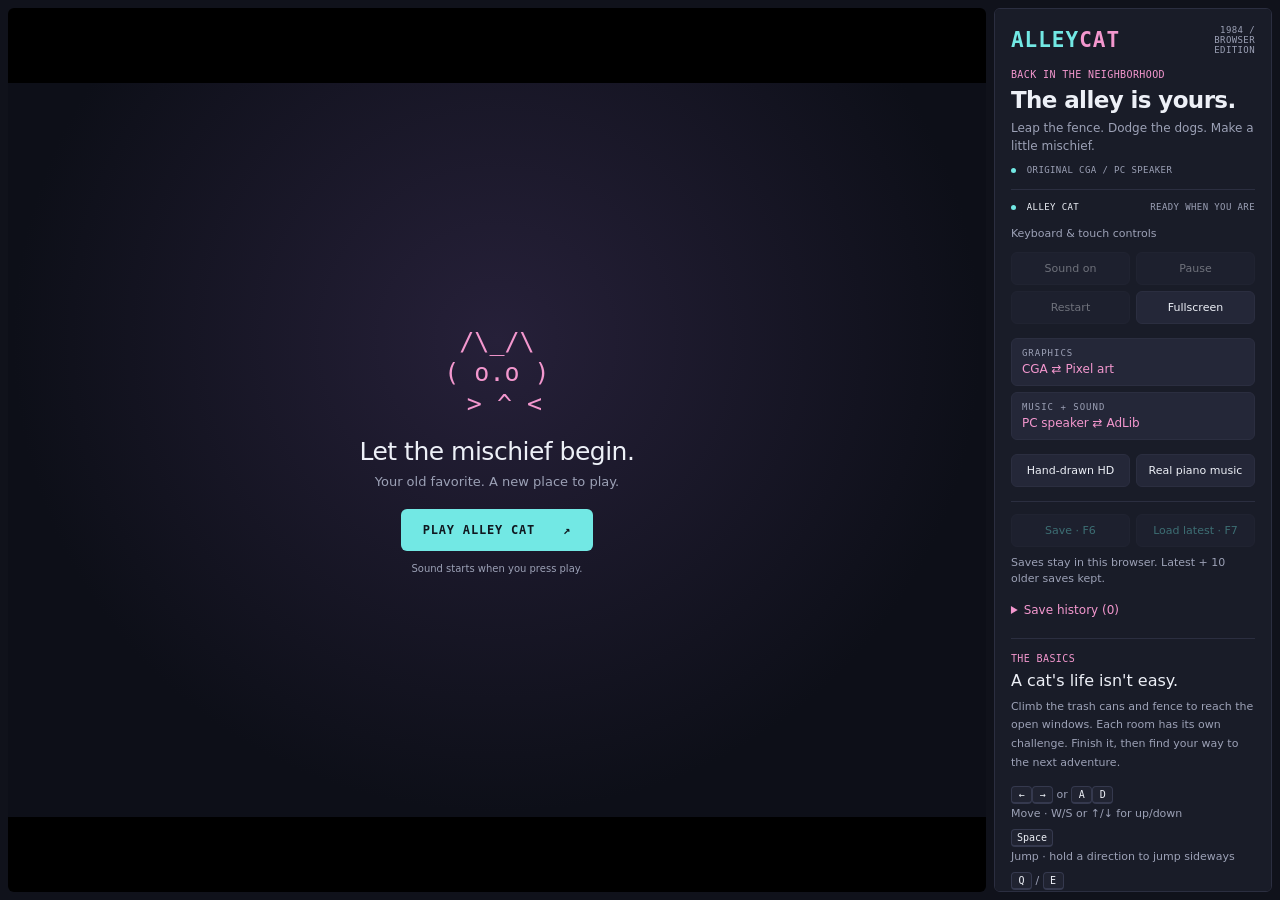
==== index.html @ 8ae29e63 "Add hand-drawn HD graphics and sampled piano while preserving native gameplay" ====
<!doctype html>
<html lang="en">
<head>
  <meta charset="utf-8">
  <meta name="viewport" content="width=device-width,initial-scale=1">
  <meta name="theme-color" content="#10121b">
  <title>Alley Cat · Browser Edition</title>
  <style>:root{color-scheme:dark;--bg:#10121b;--panel:#191c28;--line:#2b2e40;--text:#edf0f7;--muted:#9ca1b6;--cyan:#72e8e4;--pink:#f397ce;font-family:system-ui,-apple-system,BlinkMacSystemFont,"Segoe UI",sans-serif}
*{box-sizing:border-box}[hidden]{display:none!important}body{margin:0;background:var(--bg);color:var(--text)}main{padding:8px;height:100vh;height:100dvh}button,a{-webkit-tap-highlight-color:transparent}button{font:inherit;cursor:pointer;border:1px solid var(--line);border-radius:6px;color:var(--text);background:#242738;padding:9px 10px}button:hover{background:#34384d;border-color:#5b627e}button:focus-visible,a:focus-visible,canvas:focus-visible,summary:focus-visible{outline:2px solid var(--cyan);outline-offset:2px}button:disabled{opacity:.4;cursor:default}button:active{transform:translateY(1px)}
.arcade{display:grid;grid-template-rows:var(--picture-height,60dvh) minmax(0,1fr);gap:8px;height:100%;min-height:0;background:var(--bg)}.arcade.side-layout{grid-template-columns:minmax(0,1fr) var(--sidebar-width,260px);grid-template-rows:minmax(0,1fr)}.playfield{min-width:0;min-height:0;display:flex;align-items:center;justify-content:center;background:#000;border-radius:6px;overflow:hidden}.screen{position:relative;background:#000;width:var(--game-width,100%);height:var(--game-height,auto);aspect-ratio:4/3;flex:none;max-width:100%;max-height:100%}canvas{display:block;width:100%;height:100%;aspect-ratio:4/3;image-rendering:pixelated;background:#000;touch-action:none;user-select:none;-webkit-user-select:none}canvas:focus{outline:none}.sidebar{min-width:0;min-height:0;overflow:auto;overscroll-behavior:contain;padding:16px;background:var(--panel);border:1px solid var(--line);border-radius:6px;scrollbar-width:thin}.sidebar>*{margin-top:14px}.sidebar>header{margin-top:0}header{display:flex;align-items:center;justify-content:space-between;gap:8px}.wordmark{font:700 21px monospace;letter-spacing:1px;color:var(--cyan);text-decoration:none}.wordmark span{color:var(--pink)}.wordmark i{display:none}.edition,.eyebrow,.badge,.screen-bar,footer{font:10px monospace;letter-spacing:.4px;color:var(--muted)}.edition{max-width:70px;font-size:9px;text-align:right}.eyebrow{color:var(--pink);margin:0 0 7px}h1{font-size:23px;font-weight:600;letter-spacing:-.6px;margin:0 0 6px}.description{color:var(--muted);font-size:12px;line-height:1.5;margin:0}.badge{display:block;margin-top:10px;font-size:9px}.badge i,.screen-bar i{display:inline-block;background:var(--cyan);width:5px;height:5px;margin-right:5px;border-radius:50%}.screen-bar{display:flex;flex-wrap:wrap;gap:6px;justify-content:space-between;padding-top:12px;border-top:1px solid var(--line);font-size:9px}.screen-bar>span:first-child{color:var(--text)}
.toolbar p{font-size:11px;color:var(--muted);line-height:1.5;margin:0 0 9px}.tools{display:grid;grid-template-columns:1fr 1fr;gap:6px}.tools button{font-size:11px}.style-controls{display:grid;gap:6px}.style-controls button{text-align:left;padding:9px 10px}.toggle-label{display:block;font:9px monospace;letter-spacing:1px;color:var(--muted);margin-bottom:4px}.toggle-value{display:block;font-size:12px;color:var(--cyan)}.style-controls button[aria-pressed="false"] .toggle-value{color:var(--pink)}.menu{padding:10px;border:1px solid var(--line);border-radius:6px}.menu>span{display:block;font-size:12px;color:var(--muted);margin-bottom:8px}#menu-options{display:flex;gap:6px;flex-wrap:wrap}#menu-options button{font-size:11px;flex:1;white-space:nowrap}
.save-controls{padding-top:12px;border-top:1px solid var(--line)}.save-buttons{display:grid;grid-template-columns:1fr 1fr;gap:6px}.save-buttons button{font-size:11px;color:var(--cyan)}#save-status{font-size:11px;line-height:1.5;color:var(--muted);margin:8px 0}summary{cursor:pointer;font-size:12px;color:var(--pink);padding:7px 0}#save-list{list-style:none;margin:4px 0 0;padding:0;display:grid;gap:5px}#save-list button{display:block;width:100%;text-align:left;font-size:11px;line-height:1.6}#save-list small{display:block;color:var(--muted)}
.cover{position:absolute;inset:0;display:flex;flex-direction:column;justify-content:center;align-items:center;text-align:center;background:radial-gradient(ellipse at 50% 35%,#262039,#0d0f18 70%);padding:12px;overflow:auto}.pixel-cat{font:25px/1.25 monospace;white-space:pre;color:var(--pink)}.cover h2{font-size:25px;font-weight:500;margin:18px 0 8px;letter-spacing:-.5px}.cover p{color:var(--muted);font-size:13px;margin:0 0 20px}.primary{background:var(--cyan);color:#101820;border:none;padding:14px 22px;font:600 12px monospace;letter-spacing:.8px}.primary:hover{background:#a0fff9}.primary span{margin-left:20px}.cover small{font-size:10px;color:var(--muted);margin-top:12px}.cover .preview-help{max-width:360px;margin:12px 0 0;padding:10px;border:1px solid #63425e;border-radius:6px;color:var(--pink);line-height:1.5;font-size:11px}#error{position:absolute;inset:0;background:#16131eea;padding:24px;display:flex;justify-content:center;align-items:center;text-align:center;color:var(--pink);font-size:14px;line-height:1.8}
.guide{border-top:1px solid var(--line);padding-top:14px}.guide h2{font-size:16px;font-weight:500;margin:0 0 8px}.guide p:not(.eyebrow){color:var(--muted);font-size:11px;line-height:1.7;margin:0}.guide dl{display:grid;gap:9px;margin:14px 0 0}.guide dl>div{display:grid;gap:3px}.guide dt{font-size:11px;color:var(--muted)}.guide dd{margin:0;font-size:11px;color:var(--muted)}kbd{display:inline-block;min-width:21px;text-align:center;font:10px monospace;color:var(--text);background:#202331;border:1px solid #35394e;border-bottom-width:2px;padding:2px 5px;border-radius:4px}footer{border-top:1px solid var(--line);padding-top:12px;font-size:9px;line-height:1.7}footer span{display:block}.touch-hint,.gesture-help,.touch-controls{display:none}.touch-hint{color:var(--cyan);font-size:11px;line-height:1.5}.touch-controls{align-items:center;justify-content:space-between;gap:8px;user-select:none}.touch-controls button{touch-action:none}.dpad{display:grid;grid-template-columns:repeat(3,42px);grid-template-rows:repeat(2,40px);gap:4px}.dpad button:first-child{grid-column:2}.dpad button:nth-child(2){grid-row:2;grid-column:1}.dpad button:nth-child(3){grid-row:2;grid-column:2}.dpad button:nth-child(4){grid-row:2;grid-column:3}.action{border-color:#63425e;color:var(--pink);padding:15px 12px;font:11px monospace}.action span{display:block;font-size:8px;color:var(--muted);margin-top:6px}
body.game-expanded{overflow:hidden}.arcade.is-expanded,.arcade:fullscreen{width:100vw;height:100vh;height:100dvh;background:var(--bg);padding:8px}.arcade.is-expanded{position:fixed;inset:0;z-index:100}
#hd-game{position:absolute;inset:0;pointer-events:none;image-rendering:auto}.extra-styles{display:grid;grid-template-columns:1fr 1fr;gap:6px}.extra-styles button{font-size:11px}.extra-styles button[aria-pressed="true"]{color:var(--cyan);border-color:var(--cyan)}
@media(pointer:coarse){.touch-hint,.gesture-help{display:block}.touch-controls{display:flex}}
@media(max-width:600px){.sidebar{padding:12px}.sidebar .intro{display:none}.cover h2{font-size:18px;margin-top:10px}.cover p{font-size:11px;margin-bottom:12px}.pixel-cat{font-size:18px}.primary{padding:11px 16px;font-size:11px}.cover small{margin-top:8px}.style-controls{grid-template-columns:1fr 1fr}.toggle-value{font-size:11px}.tools{grid-template-columns:repeat(4,1fr)}.guide dl{grid-template-columns:1fr 1fr;gap:10px}}
</style>
</head>
<body>
  <main>
    <section class="arcade" id="arcade" aria-label="Alley Cat game">
      <div class="playfield" id="playfield">
      <div class="screen" id="screen">
        <canvas id="game" width="320" height="200" tabindex="0" aria-label="Alley Cat. Arrows or WASD to move, Space to jump, Q or E to jump diagonally, Alt or F for action. Swipe to move and jump, tap for action."></canvas>
        <canvas id="hd-game" width="1280" height="800" hidden aria-hidden="true"></canvas>
        <div id="cover" class="cover">
          <div class="pixel-cat" aria-hidden="true">/\_/\<br>( o.o )<br> &gt; ^ &lt;</div>
          <h2>Let the mischief begin.</h2>
          <p>Your old favorite. A new place to play.</p>
          <button id="start" class="primary" disabled>PLAY ALLEY CAT <span>↗</span></button>
          <p id="preview-help" class="preview-help">This viewer isn't running the game's JavaScript. Chat and phone file previews cannot play it. Open the HTML in a browser that runs JavaScript, or use a desktop browser.</p>
          <small>Sound starts when you press play.</small>
        </div>
        <div id="error" role="alert" hidden></div>
      </div>
      </div>
      <aside class="sidebar" id="sidebar" aria-label="Game controls and information">
    <header>
      <a class="wordmark" href="#">ALLEY<span>CAT</span><i></i></a>
      <span class="edition">1984 / BROWSER EDITION</span>
    </header>
    <section class="intro">
      <div><p class="eyebrow">BACK IN THE NEIGHBORHOOD</p><h1>The alley is yours.</h1><p class="description">Leap the fence. Dodge the dogs. Make a little mischief.</p></div>
      <span class="badge" id="art-badge"><i></i> ORIGINAL CGA / PC SPEAKER</span>
    </section>
      <div class="screen-bar"><span><i></i> ALLEY CAT</span><span id="status" role="status" aria-live="polite">READY WHEN YOU ARE</span></div>
      <div class="toolbar">
        <p id="hint">Keyboard & touch controls</p>
        <div class="tools"><button id="sound" disabled>Sound on</button><button id="pause" disabled>Pause</button><button id="restart" disabled>Restart</button><button id="fullscreen">Fullscreen</button></div>
      </div>
      <div class="style-controls" aria-label="Presentation settings">
        <button id="graphics" type="button" data-mode="original" aria-pressed="false" aria-label="CGA graphics; switch to pixel art"><span class="toggle-label">GRAPHICS</span><span class="toggle-value">CGA ⇄ Pixel art</span></button>
        <button id="audio-style" type="button" data-mode="speaker" aria-pressed="false" aria-label="Original PC speaker music and effects; switch to AdLib-style FM"><span class="toggle-label">MUSIC + SOUND</span><span class="toggle-value">PC speaker ⇄ AdLib</span></button>
      </div>
      <div class="extra-styles" aria-label="HD presentation options">
        <button id="hd-style" type="button" aria-pressed="false">Hand-drawn HD</button>
        <button id="piano-style" type="button" aria-pressed="false">Real piano music</button>
      </div>
      <div class="menu" id="menu" hidden>
        <span id="menu-hint">Press Enter to continue.</span>
        <div id="menu-options"></div>
      </div>
      <section class="save-controls" aria-label="Saved games">
        <div class="save-buttons"><button id="save-game" disabled>Save · F6</button><button id="load-game" disabled>Load latest · F7</button></div>
        <p id="save-status" role="status" aria-live="polite">Saves stay in this browser. Latest + 10 older saves kept.</p>
        <details id="save-history"><summary>Save history <span id="save-count">(0)</span></summary><ol id="save-list"></ol></details>
      </section>

    <p class="touch-hint">Swipe & hold to move · swipe up to jump · tap for action</p>
    <section class="touch-controls" aria-label="Touch controls">
      <div class="dpad"><button data-key="ArrowUp" aria-label="Move up">↑</button><button data-key="ArrowLeft" aria-label="Move left">←</button><button data-key="ArrowDown" aria-label="Move down">↓</button><button data-key="ArrowRight" aria-label="Move right">→</button></div>
      <button data-key="AltLeft" class="action">ACTION<span>ALT / F</span></button>
    </section>
    <section class="guide">
      <div><p class="eyebrow">THE BASICS</p><h2>A cat's life isn't easy.</h2><p>Climb the trash cans and fence to reach the open windows. Each room has its own challenge. Finish it, then find your way to the next adventure.</p><p class="gesture-help">Swipe and keep your finger down to move. Swipe diagonally up to jump sideways. Lift to stop. Tap for a special action, or hold a second finger on the game to act while moving.</p></div>
      <dl><div><dt><kbd>←</kbd><kbd>→</kbd> <span>or</span> <kbd>A</kbd><kbd>D</kbd></dt><dd>Move · W/S or ↑/↓ for up/down</dd></div><div><dt><kbd>Space</kbd></dt><dd>Jump · hold a direction to jump sideways</dd></div><div><dt><kbd>Q</kbd> / <kbd>E</kbd></dt><dd>Jump left / right with one key</dd></div><div><dt><kbd>Alt</kbd> <span>or</span> <kbd>F</kbd></dt><dd>Special action</dd></div><div><dt><kbd>Esc</kbd></dt><dd>Pause · any key to resume</dd></div><div><dt><kbd>Ctrl</kbd> + <kbd>S</kbd> / <kbd>R</kbd> / <kbd>M</kbd></dt><dd>Sound / restart / menu</dd></div></dl>
    </section>
    <footer><span>ALLEY CAT · Bill Williams · IBM PC, 1984</span><span>Built for a little nostalgia.</span></footer>
      </aside>
    </section>
  </main>
  <script>
    // Keep failures visible even if the main script cannot initialize.
    window.addEventListener('error', function(event) {
      var help = document.getElementById('preview-help');
      if (help && !window.alleyCatPageReady) {
        help.hidden = false;
        help.textContent = 'The game could not start: ' + event.message + '. Download the file and open it in an up-to-date browser.';
      }
    });
  </script>
  <script>const GAME_BYTES = Uint8Array.from(atob("TVobAWwACQAgAAAA//[base64]/0r/qv+q/6v/r/+v6qv+p/xL/qv+q/6r/6v/6q/r6qq+p/xH/Ev+q/6r/6/+qr//6qq//+qqq/6qqqqqqqr6r/1P/+v/+v/6/+r/qvqq+qqvr/ER///+qv///6///6//+v+vf/r6r//6qq9/+qqv//qqr3/6qq///qqvf/6qv/7/qr/q/6r+qq+qqqq+qABEAEUAQAAAAAAAAAAAAAAAAAAAAAAAAAAAAAAAAAAAAAAAAAAAAAAAAAAAAAAAAAAAAAAAAAAAAAAAAAAAAAAAAAAAAAAL4DQQa+DUABjwZACwAAAAMAA/8B/[base64]/DMA/D/w/DMM/DAw/DMAPDww/DMPPAAwDAMAPBAAGAAgACgAMAAwADAAMAAMDBAQEBAQEAAAAAAAAAAAAAAAAAAAAAAAAAAAAAAAAAAAAAAA4SE1QS0lRT0cBFTElIxQeHxMdUzIKAAAAAAAAAAAAAAAAAAAAAAAAAAAAAAAAAPwP///////D//////8P/////ww//////8A8A/w/P/wAADwAP/AAAADAz8AAAAAAA8PAAAAADw//wAMD///////A///////8P/8P//////w///////z///D///w//8P//w8MAw8Pz8MAAA8AD/AAAAAwM/AAAAAAAADwAAAAAz///wAD//////D///////w///////8P//D///////w///////8P/D8Pz//A/wMAD8DAA8AwM/wAAAAAAAAAAAAAA/DAAAAD////APw//////8D////////wP//////D///////w///////8MPz8P8A8A/wAPAAAP/MDAAAAD8AAAAAAA/AAAAADw//AwAP/8P8D//////w////////////w///////8P///D///P///w//8P/Pw8MAw8PAA8AAAw8wMAAAADwAAAAAAD8AAAAAPAP/AAP///P//D//////8P//////w////////////D//////8P/Pw/D/w//AAwP8D/8wMA8ADAwAAAAAAP8AAAAAAAP/AAAADD//8PwD/////A///////////////w8P/////wAD/////DAw/////AAD////DwA/D///wAAAP////AAD///APAA///wPAAAP////wAAD////wAAD////A//A///8P//8P////w8P/////wAD/////DAw/////AAD/////wA/////8AAP////wAAD////DAAw////8AA8P/w8AAAP//8AwAAP////8P8P/////Dw//////w//8Pw/D/w/DD/8PDw//wAAP//AAP//AAP//AAA/8AAAD8PwD8P/AAP//AAA//wAA///D8P//8Mw//8PPD//DA8P/8AAP/DwAP/8AADD/wAAD//AAP//8A///wAD//wAAP/8AAP//w/D//D/D//wAA//wwDD//AAAD//AAAP8AAPA8AAA/APAPA/P///D9AGGAdmBxgHogfqBzgI6gd0CMgIFglOCYIJAwwDDQMKAw0DDAMNAwoDDQMOAw0CDgINAgn//w8P/////AAP////8AAD////8AAPD////wD8P///DAAA////wAAD/////wAP/////AA/////8AAP//8DAAAP///wMAAD/////A/w/////8P//////8PD/////wAD/////AAA/////AAD////D8A/D///wAAAP////AAD///AMAA///8PAAA/////wAAP////wAAP////AP8D///8D//w//////8P//////w/////Dw8P////AAw////8wMAP///wAAAP///8AAAD////wADA////AAPwP//8AAD/D//wwDA////D//8P//8P///D///////8Pz/////wAD/////AwM/////wAD////wAA////8AAAD/A/wAAAwPAAAA/wP//wAA//D//DAP//////D//////8P/////z8P/////wAD/////MDA/////wAD//////AAD////wAAAP//8DAAAD/A/8D/AAAMPw//AAD/////8Aw//////w///////8P///wP/////8DAP/w8MA8AA8AAP/wAAADAz/wAAAAAP8AAAAAP/8APwAAD/A///wPwP////8D///////w///////A//Dw//AMD/AADwADwAwMAAAA//AAAAAA///AAAAAD/8AAA/AD/A/A///wP/8D//////w//////D////z/88////AP8P////Az/P/AP8AA/A8AAMAD/wAAAAAP/8AAAAA//8MAwAw//w/D/D8P/w/D/D/z/8/w/w///z//////8P/////P8/////8A8P//ADwDPA/AAAAADwAAAAAAP/AADAAA//wA//AP//DD//DD//DD/8PD//ww///w////////8//////P8D////8A/w//wDwDP8PAAAAAD/AAAAAAP/AAAAAA//8AAAA////AP8D////D/8P////w//D////////////////P/D////8A8w/8APwDP88AAAAAD8AAAAAAP/AAAAAA//8ADwA///wwP8A///ww/8M///88//M///////8//A////wD8MP///AM//DwA/AAP/AAAAAA//wAAAAD//wAAAAP//wAAwA///AwP8MP//D8P8PP//z/P8/z8P////P//z///8A//D///wDP8PwAPwAD/AAAAAAP/wAAAAA///AAAAD//8MAwAP//wPD8MD//w/D8PD//D/ww/z///P////D/wD///88/MD////w8AA/wD/z/AAwAA8D/wAAAAAP/8AAAAA//8MAMAw//w/D/D8P/P/D/D8P//8P8P8////////8//P/////DwD/////zMA8AP//AAAAAAPwPAAAAAAA/wAAMAAP//AP/wA//8MP/8MP/8PD/8MP/w///ww///////////P/////zwD////8DMA8A//w8AAAAAPD/AAAAAAP/wAAAAAP//wAAAD///8D/AP////D/8P///8P/w////////////P//////wD////8PMA/AD/wwAAAAADz/AAAAAAD/wAAAAAP//wA8AD///wD/Aw///zD/ww///zP/zz///P//////wD////A/MA///8MMAA/ADw//AAAAAA//wAAAAD//8AAAAD///ADAAD//8MP8DA//88P8Pw//z/P8/z///z////w/8A////P/zAP///D/AAPwAPw/wAAAAAD/8AAAAAP//AAAAD///wAMAw///Aw/DwP//Dw/D8P//P8MP/D//8Pz///AA///DAz//AAAP/8AAP//8A///8/D///AA///MDD//AAAP/8AAP//8A///8PD///AA///AAD//AAAP/8AAP//8A//D8AP/D8AA/8AAAD/8AAA//wAAP/wMAw//8AP/D8AA/8MAAD/8AAA//wAAP/wMAw//8AP/wMAA/wwAAD/8AAA//wAAP/wMAw/SCxQMmAxWDNoMHA1eDaANJA7iDWYOqA7qDgIP6g4CD+oOAg/[base64]/APAAqqqqqgCgqqqqqqqqqqqqqqqgqqr/AKqqoKCq////qvqqrw/wD///D/qv/w//D//w+v/w///w//D6////D/////////8P//////////////D68P////D//wqvD/D/8P//oK////////Cqr////w//8KqqDw8P//8KqqqgqvD/oKqqqqqqqqqqqqr6+qoP8KqqqqoPqvAAAPCqqvCqAA8ADwqg8Kr/APAA+qCq8AAAAAAKD6oAAAAAAAD6qgAAAAAA8PqgAAAAAAAPr6AAAADwAAqqqgAAAA8KqqqvAAAAAKoKqqqqAACqoA+vqqqqqqoA+vqqr6r6qqqqqqqqqqqqqqoAAAAD/wAAAAAAAD//8AAAAD/A///wPDwD//P///z/DwP/1/////8DPw/1/////8///9f//////P//9f/////ADz/X/////8DM//X/P//P8P//8/z//A/wPPPA/PwAA/wA8A/wAAAAPwAA/wAAAAAPAAA8AAAAAAAAAAAD/wAAAAA/wD//8AAAAP9Q///wPAA/w9f///z/AP//X/////8A///X/////8A881///////Aww1/////88DABf///z/88AwNfz//P/wwDzz/P//P8PAP8A/D/w/AwAPAA/wAP8AAAAAAPwD/AAAAAAAPAPAAAAAAD/wAAAAAAAD//8AAAAPDwP//8D/ADw/z///8//wMD/////1//A8/////9f8Pw//////9f//wP/////X///A//////X/PAP8//8/1//Mw/wP/8/z///P8AAPz8Dzzz8AAAAD/APAPAAAAAA/wAAAAAAAAA8AAAAAAD/wAAAAAAAD//8A/wAADwP//8F/wAA/z///9fD/AD/////9f//A//////X//8///////XPPDz/////1www8//P///1ADDD/8//z9cDAPD/P//P888AMD8P/D8A/wAAP8AD/AA8AAAP8A/AAAAAAADwDwAAAADoE2AU2BRQFfgSgBJwE4ASAAAAAAAAAAAAAAAAAAAAAAAAAAAAAAAAAAAAAAAAAAAAAVA8DAAAAAABAD/8AAAAFFFA8/MAAAAVUQP//8AQEBERUP//ABAQERAAD/AVEREQEAw/8BEVUQAAMP/8ERRRAAA///8RAAAAAA///xUAAQAAA//8AAAAAAAPzz8AAAAYAGgAuAAIARg4WBgAAAAAAAAAAAAAAAAAAAAAAAAAAAAAAAAADwPAA8DwAAA8A/8/z/Pw/AAMDw+r+v6+s+sDPD/Dqr6+vr/rA/D//6+uvrr/rAD8+r/rr66r/6wD/+uv6+uuq/68z//r6/rqvrr+v/6v+vr6+vr6//P6q/r6+v/6/rrAOvv+vr8/Pz/68Drqvq6//D/P/8D+q6/q8/A8D/8A/6+v//DADAA/wMPqrz/AAAAAA/AP+rwD8AAAAAAADz/AAAAAAAAAAAADwAAAAAAAAAAAPAAAAA/AAAAA/AAAA88AAA/DwAA98MAA/3/AA/f/AAN9/AAD3/AAAPfAAAA/AAAA//[base64]/wAD/AAA8AA/DwAA/DwAA8DAP/8AA/AD8APAD8APAA8AMP8PwA/AD/ADwD/ADwAPADD8A8APwA/AA8A/AA8AP8Dw/AAAPwA/wAPA/wAPAD//8D8AAD8AP8APAP8APAD//8A/wAD8AD/w/wD/w/wA/D8AD/AA8AAP//wAP//wA/AAAA/wAAAAD//8AD//8A/AA/A/8A8AAAP/8AAP/8A/AAD//8A/AAAAPwAAAPwD8AAAD/wAPAAAAAP8AAA8AAAD/APwA8AA8AA/DwAD8ADAP88A/APAA/AD8APAD8ADwPwDwD8DwA/AD/ADwD/AA8P8AAA/APAPwA/AA8A/AA8D8AAAPwDwPwA/wAPA/wAPD/AAAA//8D8AP8APAP8APA/wAAAP//D8AD/w/wD/w/wP/ADAPwPA8AAP//wAP//wA/8PwD8DwAAAD//8AD//8AP//wD8Dw8AAAP/8AAP/8AA//wD8A8/AAAAPwAAAPwAAA/APwAPPAAAAAD8AAPwAAAPwAAD/AAA8AAP/8APwAAA//wAP/8AA/AAP8PAD8AAA/w8AP8PwA/AAP8A8D8AAA/wDwD8A8APwAP8APA/AAA/wA8A/AAAPwAD///w/AAAP///AD8AAD8AD///8PwAAP///wA/wAD8AA/wA/PwAAD/AD8AD/AA8AAP8APD8AAA/wA8AA/wAAAAP8ADw/D/w/wAPPA/8A8AAD/ADw///8P8APD//8A/AAA/wA8P/8AD/ADwD/wAPAAAAAAP8AAD8AP///D8AAPA8AAAPAwAA/A////8D8A/A/AAAPADAA/A/APwPAPA/A/AAADwAwAPw8AD8PAA8/APwAAD/A8APwAAD8AAAP/APwAAA///AD8AAA/AAAA/AD8AAA///AD8AAA/AAAA/AD8AAAPw/AA/AAAPwAAAPwA8AAAPwAAA/AAAPwAAAPwAAAAAPwAAA/AAAPwAAAPwA8AAAPwAAA/AAAPwAAAPwA/AAA/AAAD8AAA/AAAA/AAPAAAAAD8AAAP/AAD/APwA8AA8AAP/8AAPA8AP88A/APAA/AAP8PAAPADwPwAAD8DwA/AAP8A8ADwA8P8AAA8APAPwAP8APAD/A/D8AAAPwDwPwAD///wA///z/D/AA//8D8AD///8A///w/w/8AP//A8AA/wA/APz8AP/APAPwPA8AAP8APAPwPAA/8PwD8DwAAAP8ADwD8A8AP//wD8Dw8AAD/ADwD8ADwA//wD8A8/AAA/wA8A/AAPAA/APwAPPAAAAAAAP//qqr//[base64]/4AAuvrgAv+v+AK//[base64]/gLgC+v+L74vq+oL74CAK+Kvi/gvuvoL6+vgv4ArgqAL+L4CgovgA///wD6r6rw+/++8/qvvv//7778/+++8PqvqvAP//8AD///APqvqvD/777z/+++//+/vvz/v77w/7+q8A///wAP//8A+q+q8PvvvvP6r77//+++/P/vvvD/76rwD///A/wPA//8AAP//8A///Dw8P/8AAP//8A///wAA//wwDD//////w/A8PzzAAA//AAADwwAAD/AAAP//8Dw/////D///8P//wMA//AAAD/MAAD/PAAP//wAAD/wwP//w//////////w8D8PwAAM8wAAA//AAAMP/AAAP/DwP//D/////D////AMD//AAAD/8AADP/8AA8/AAAP///Aw/////[base64]//AFAw8MBQP//AUDMMwFAM8wBQA/wAUADwAFAC+ABQCroAUAqqAFVVVVVVVVVVUAAAAFAAUABQBXUAUBf/QFBc81BQcQTQUHzz0FBf/9BQXw9QUFP8UFBQ8EBQQvgAUArqAFAKqgBVVVVVaqqqqqqqlWqqqqqqqpVVVWqqqWqlVlVVaWqlVpVVVVVqqqqqv//6qqqqqqqr///VVV///6qqq/1VVVVVVVVV/6q/VVVVVVVVVVVX+r/VVVVVVVVVVV/6v/9VVVVVVVVX//qr////9VV/////qqqr/////////6qqgAAAAD//8AAAAAAqqqqqqv/////qqqqqqqqqr///VVVVVX///qqqqr/1VVVVVVVVVVVX/6qr1VVVVVVVVVVVVVVV+r9VVVVVVVVVVVVVVVVfv1VVVVVVVVVVVVVVVX+/9VVVVVVVVVVVVVVX/6f//VVVVVVVVVVVX//6hb/////VVVVV/////0Alqp////////////2paqWqlqqq/////+qqpalqpaqWpaqWpaqWpaqWpaqWpaqWpaqWpaqWpaqWpaWlpaWlpaWlpaWlpaWlpallqWWpZallqWWpZallqWWpZalpaWlpaWlpaWlpaWlpaWlDgujIAAA//8DCT0hkCH//wIKZyGbIf//AQ9YISADeyEsI///qqr/+qqqqq/V/6qqqrVVV/qqqrVVVX6qqtVVVX6qqtVVVV+qq1VVVV+qq1VVVVfqq1VVVVfqrVVVVVfqrVVVVVX6rVVVVVX6D1VVVVXwq1VVVVX6q1VVVVX6q1VVVVX6q1VVVVX6qtVVVVfqqoAAAAKqqqqv1VVVV+qqr/1VVVVX6qr9VVVVVVfqr9VVVVVVf6q9VVVVVVf1qvVVVVVVf6Wq1VVVVVf6par//////6qlqlqqpaqlqqWqWqqqqqWqqqoGCq4hAgD//wYC6iGSAeoh4gHqITIC6iGCAuoh0gLqISID6iFyA///Bgf2IcID//8ICCAisCT//wgBYCLwJWAiQAZgIkAmYCKQBmAikCZgIuAGaCLgJmgiMAdoIjAnaCKAB2gigCdoItAHaCLQJ///VaVVVVVVWlVVVVVVVaWqWgRAoRqkSqEapEqhGqRKoRqkSqEalqqWqpaqlqqWqr6q/6q+qqqqqqqqpKpVqVWqVaqlqqpERBERREQREVREVVVVVaqqqqqqqkqqEapFalWqWqqqqgII4CIAAOAiAgDgIgQA4CJAAeAiQgHgIkQB9CKCAgQjhAL0IsID9CICBfAiQgb0IoIHFCPACCQjwgg0I8QI//8LCUAgAAD//wII9CJEIfQihCL0IiQjFCNiJCQjZCQ0I2Yk//+qqv/6qqqv9X+qqv1VVeqr1VVV6qvVVVV6r1VVVXqvVVVVXr1VVVVevVVVVV69VVVVV/VVVVVX9VVVVV/1VVVVXr1VVVV6BQqoIwAA//8FAdojkAHaI5Ah2iPgAdoj4CHaIzAC2iMwItojgALaI4Ai2iPQAtoj0CLaIyAD2iMgI9ojcAPaI3Aj3yPAA+QjwCPkIxAE5CMQJOQjYATpI2Ak//+9VVVUD////qq9VVUBVVVVV+q/VUBVVVVVVfqvUBVVVVVVVfqsBVVVVVVVV+qtVVVVVVVX/qqvVVVVX///gqqv/////5aqlqqlqqWqqpaqlqWqqqqqlqqWpaqqqqqWqqqqqqqqqpaqqgkISiSwBP//CAGSJPAFkiTwJZIkQAaSJEAmkiSQBpIkkCaSJOAGkiTgJpokMAeiJDAnoiSAB6IkgCeiJNAHoiTQJ6okIAiqJNAn//8qqoqqoqqoqqoqqoqqoqqoqqKqiqoqqKqiqoqqKqoCCP4kAAD+JEIB/iTMEf4kDhMMJU4ADCWMAQwlwBIMJYIR//+qqqqqqqqqqqqqqqr//6r6WqVVVVVVpVpapVVVVVWlWgAAAAAAAAAAAAAAAAAAAAACCEAlAABAJQIAQCUEAEAlBgBAJQgAQCUKAEAlDABAJQ4AUCVAAVAlQgFQJYACUCWCAlAlwANQJcIDUCVMAVAlTgFQJYwCUCWOAlAlzANQJc4DYCVEAWAlRgFgJUgBYCVKAWAlhAJgJYYCYCWIAmAligL//6qt2qqnp3ra3d2nd6d63dra3aend3pq3dre3aene2dqqqAKqqoAAKqqAACqqqAKqqqgCqqqoAqqqqAKqqoAAKoEEOQl8APkJfgD5CUABP//AADuI/YjsiS6JHAieCKYIqAiqCKKIZIhmiGiIQAAAAAAAAAAAAAAAAAAAAAAAAAAAAAAAAAAAAAAAAAAAAAAAAAAAAAAAAAAAAAAAPxVVVVVVVVVVT/sVVVVVVVVVVU7+FVV9VVVVVVVL+xVX1X1VVfVVTv4VfVfVVV9VVUv7FX1VVVX1VVVO/hfVVVVV9VVVS/sVVVVVX1VVVU7+FVVX1VVVV9VL+xVVfVVVVV1VTv4VVdVVVVXVVUv7FVdVVVVXVVVO/hVVVVVVfVVVS/sVVVVVVVVVVU7+FVVVVVVVVVVL/[base64]//qqqqqqqqqqqqqlqqVapVaqqqqqqqqqpWWlZVVlVWVVaqqqWqVapVqlVaVVpVWlVWqqqqqqqqpaqlVqVWVVZVVlVWVapaqlVWVaqlVqpWqlaqVqVWVVaqVqVWVVZVWlqmqqqqqqqmWlZaVqpWqlaqqqqqVVZVVlVWVVZVVlVWVVZVWqVWVVZVVlVWVW/5VlVWVVZVVlWuvlZVVlVWVQACuW5WVVZVVAA/+uAuVlVWVUP8///v7gZVVlU8iAP//77wVVZU8CIgA////xVWVMAIiIgAD/8VVlTwACIiIiAAVVZUPAAAAAAPBlVWVMP8AAAP8MZU2AP///AJxlTmZAAABmbGVNmZmZmZmcZU5mZmZmZmxlTJmZmZmZjGVPJmZmZmY8ZUPAGZmZAPBqjD/AAAD/DKqNgD///wCcqo5mQAAAZmyqjZmZmZmZnKqOZmZmZmZsqo2ZmZmZmZyqj2ZmZmZmfKqAOZmZmZnwqqg/5mZm/wqqqoA///8AqqqqqoAAAKqqomF/AVOhdGF1wXJhYAAOYV7hU4F0gXJBYAACYX8BVIFyIWAAAoF/YVZhcAAAAOGiQaJBokBhQgLi40OkAAAAAAAAAAAAAAAAAAAACQKOAnICgQKAAAAAAAAAAAAAAAAAAAAAAAAAAAAAAAVVqValVVVWmlppVVVWllooVVVVpousBVVUKqq/wBQA+qqv/wD+q//q/AA6///+gMMr//wCv8PoDAD+v8PrwP/+vAAr8//+gFUr8/[base64]/VVVVVVVVVV/1VapVVVVV//1aqqVVVVVf/9qqqVVVX/6r+qqlVVVV+qqqqiVVVf/6WqqqqfVVX/qlqqqlX1VV/6qqqpVfVf//WqqpVVfVX/VVoKqlVfVVVVqoCqpa9VVVaqqAWqr1VVWqqqQFVfVVVaqqpUBV9VVVqqqVVAf1WlaqqpVVT9VaqqaqVVX/BWmqlaVVX/VVZVpWpVX9VVVVVVaVVVVVVVVVWpVVVVVVVVVaVVVVVVVVVVaVVVVVVVVVVVVV/1VVVVWqVV/1VVVVWqqlf/9VVVVqqqf/9VVVVVqqr+q/9VVVWKqqqq9VVV9qqqqlr/9V9Vqqqlqv9VX1Vqqqqv9VV9VVaqql//9fVVqqClVf9V+lqqAqpVVVX6qlAqqpVVVfVVAaqqpVVV9VAVqqqlVVX9AVVqqqVVVX8VVWqqqVpVD/VVWqmqqlVV/[base64]//8AAAAAAAAAAAAAAAAAAAAAAAAAAAAAAAAAAAAPAAAADwAAADwAAAA8AAAA8AAAAPAAAAPAAAADwAAADwAAAA8AAAA8AAAAPAAAAPAAAADwAAADwAAAA8AAAP8AAAD/wAAP//AAD//wAP//8AD///AAD//wAA//8AAADwAAAA8AAAAAAAAAAAAAAAAAAAAAAAAAAAA8AAAAPAAAAPAAAADwAAAA8AAAA8AAAAPAAAADwAAADwAAAA8AAAAPAAAAPAAAADwAAAA8AAAA8AAAAPAAAADwAAADwAAAD/AAAA/wAAD//AAA//wAD///AA///wAA//8AAP//AAAPDwAADwAAAAAAAAAAAAAAAAPAAAADwAAADwAAAA8AAAAPAAAADwAAAA8AAAA8AAAAPAAAADwAAAA8AAAAPAAAAPAAAADwAAAA8AAAAPAAAADwAAADwAAAA8AAAAPAAAAP8AAAD/AAAP/8AAD//AAD//wAA///AA///wAP//8AAP/AAAD/AAAAAAAAAAPAAAADwAAAA8AAAAPAAAADwAAAA8AAAAPAAAADwAAAA8AAAAPAAAADwAAAA8AAAAPAAAADwAAAA8AAAAPAAAADwAAAA8AAAAPAAAA//AAAP/wAAP//AAP//8AD///AA///wAP//8AD///AAD/8AAA//ADwAAAA8AAAADwAAAA8AAAAPAAAADwAAAA8AAAADwAAAA8AAAAPAAAADwAAAA8AAAADwAAAA8AAAAPAAAADwAAAA8AAAADwAAAA8AAAAPAAAAP8AAAD/AAAD//AAA//wAAP//AAP//wAD///AA///wAAP/AAAA/wADwAAAA8AAAADwAAAA8AAAAPAAAAA8AAAAPAAAADwAAAAPAAAADwAAAA8AAAADwAAAA8AAAAPAAAAA8AAAAPAAAADwAAAAPAAAAP8AAAD/AAAD//AAA//wAA///wAP//8AD//wAA//8AAPDwAAAA8AAAAAAAAAAAADwAAAA8AAAADwAAAA8AAAADwAAAA8AAAADwAAAA8AAAADwAAAA8AAAADwAAAA8AAAADwAAAA8AAAADwAAAA8AAAAD/AAAD/wAAD//wAA//8AAP//8AD///AA//8AAP//[base64]/X1X/VfX/VQVVUABQAAVfVfX/Vf9fVfAFVVBVUAAFBVX/VV/9VVVVVVV/A/X8D9VV/VVX8AD/8AP9XwPVXwAw/8Pw//wA/VAD8P/D8P/wPD1QP8P/w/D/8P8/X//D/wAAP8D/P9X/D/8AAD/APDw1Xw//D/w/DADwNVw//D//Dw/DwPV8P////ww//wPVcP/A///8P/wP1fD8AP1f8P/wPVXDwA/1VfD//P1VwAD/1VV//w/1VfAP/VVVVX8PVVV///VVVVVV/[base64]///6qtVXqq9VVfq1VVBe11VVV9dVVVfV9UEHfV9VfVfVV9VVf/1Vr///+qrVV6qvVVX6tVVQXtdVVVfXVQVX1fVUF31fVX1X1VfVVX/9Va////qq1Veqr1VV+rVVVB7XVVVX11UFV9X1UFd9X1V9V9VX1VV//VWv///6qtVXqq9VVfq1VVVe11UFB9dVVVfV9UFXfV9VfVfVV9VVf/1VMDVYNYA1qDUAAAAAAAAAAA8AAADwD/D/D/AP////8A/////wPwA/ADz/yv/K///////////w//8/8P/w/A//AA/wAP///wAAAP8AAAUMDgAGAA4AEAAOADsADgBFAP//[base64]/+sA6//r8Ov/6//VVVVVapVAv/+VQJVAlUCVVVVVVWqhKoSqEqhKoSqEqpVVVVVAC8qIAAvAC8ALwAvVVUAAADAAOAAAAHwA/gDAAQAAAAAAAAAAAAAAAAAAAAAAAAAAAAAAAgAAAAoAAKiqgAAACoCqqCqAKDq/oAAAK6q/qv+gAv//6Kgqr+//6/ugAuq/+rqv///r/+uACuvv////+r+v/+uoC+vv////qv6//+voC+vvr+v6r/r+/+voK+q/r+urr/r6/++oL+vv66//r/6r//+gK+vr66//r/6v/6+gCuvr+r//6/+vv66gAuqv/r//6/+uv/6ACv//+v//6//q//qACrq/+v//6//r/qqAAqq/6/6v/6v/qqoAACivr/qq/qr+qgAAAACr/6oqqor+gAAAAAAqvqgCqgq6gAAAAAAKqqAAAAKqAAAAAAAAqgAAAACoAAAAAAAAAAAAAA/AAD8AADRw8NHAAAAfX0AAAAADXAAAAAANVwAAAA/9V/8AADUPXwXAANA6WsBwAADTXHAAAANDXBwAAANA8BwAAADQAHAAAAA0AcAAAAPAADwAAA1wANcAAAwcA0MAAAAc80AAAAAHXQAAAD8DXA/[base64]/1VVX/AVVX/AAVX+gABV8KgCl/gAABf6gAAkAgACoPAAAqf4AACV/AAAlfAKoBVA6q0FX//1VVX/VVVVVVVVVf9VVV/wBVQDwAFQ8AACVfwAAJf4AACX8AqgJ8Cqqgf6qqqn+qqqlf6qqpX+qqpVf+qtVV//9VVV/1VVVVVVVVVVVVVVVVVVVVVVVVVVVVVX/9VV//w8H/+gAD/qgAAOqoAAOqCoAqqoAAAqqoAAJQIAAgVUAAFVVVVVVVVVVVVVVVVVVVVVVVVVVVVVVVVVV//VVf///1//qv//6qqr/qqCgrqqAAKqqAAAqqgAAqUKgCoFVAAVVVVVVVVVVVVVVVVVVVVVVVVVVVVVVVVVVf9V//VfVVVVVVVVVVVX1V9V/1/1VfVVVVX/VVVf+qVVf+qpVf6qqlX+qqqX+qqql/qqqqf6qqqn+qqqp/qqqpX+qqqV/qqqVX/qrVVf//VVVf9VVVVVVV/1VVVVVVVVVVX1VVVVVVVVVV/1VVVVVVVVVV/1VVVVVVVVVV/1VVVVVVVVVVVVVVVVVVVVVX9VVVVVVVVVVVX1VVVVVVVVVVVVVVVVVVVVVVf/1VX///9f/6r//+qqq/6qqqq6qqqqqqqqqqqqqqqlqqqqVVaqlVVVVVVVVVVVVeqleqVapValV6VVZ9V1f1VVVVVVV/V/5f6l/qf6p/qn+qf+p/6l/6X/9V/1VXVVVaqqqqX6qqqlVaqqpVX6qqVVVaqlVVVapVVVX6VVVVXwgIUjsGBVI7TgZSO5YHUjveCFI7JgpSO24L//8ECAI8IAUCPGQGAjyoBwI87AgCPDAK//8EEJI7FgWSOxwFkjtgBhI7BgoSO9IIEjteCxI7Cg8SO9QNEjsyDxI7mBESOyYUEjviEhI7TBUSO5oWEjvIFxI78Bf//wII0jt0C/I7tgziOzYZ///wAAAADA4RExUXGBkZGRkZGRkZGRgAAAAA9pusHtJDWHDrb8op11FIA3nNv6DhZCOFLQ72W8qXgTQAAAAAAAAAAAAAAAAAAAAAAAAAAAAAAAAAAAAAAAAAAAAAABI76jkqOhI7EjsqOuo5EjsAAAAAAAAAAAAA//////8DwP//AAD///AP//w8PD//AAD///AP///wD///wAP//w/w/////////////////////////////wPA//8AAP//8A////w///8AAP/8MAw///AP///AA///D/D///w8P/8AAP/8MA////AP///AA///D/D///////////////////////////////////AP///AA///D/D/////////////////////////////////////////////////[base64]/APwAwADzA88APADAAAAAAMAPwD8ADAAwAAPAzwD8AD8AAwDPAPPAPAADAAAMAA/AA/AAwAAwAAAAAAAAAAAAAA/wAPAA/////8PwAPwP////wA8PAAA////DAAAPDAP///D/D/8P8D//8AAPwAAAD///DwAPAA8D//8P8P/w/AP//8AAPAAAA///w8AA8AAP///w/w/wAA////A/wAAAA////wPwAAAD////wPAAAAP////wAAAAD/////8AAAD///////AD////8ADwAP//A/AA/A/8APDw8AP8MAAAAMPw/w//D/DwAA//AADw8AAAAPDw/w//D/DwAA//AADw8AAAAPDw/w//D/Dw8AAAAPD8AAAAAAP8AAAAAAP/AAAAAA//8AAAAP/[base64]/o+AAAAAAAALgBcAIwAjACgAKoAtAC0ABgA3ABgAEAAEAFAAAQBDAH4APgA4ABqelJ6UJqeemJQUAD//8D/wMD//wP/AwMP///////D///////w///////A8A//8P/AAAAPAD/wAAAAAA/DAAAAAA/D8PAADw/D8P8PAP/w/D/D///w///////D//////8P/8A/8P8A8AAPAD/AAAAAAA/wAAAAAA/DAA8ADw/D8P8PAP/D8P8P///w/D/D/////////8P//////w///////D/8P//APA/wA8AAAA/AAAAAAD/AAAAAAw/DwAA8Pw/8A8P8Pw///w/w/D///////w///////8P/D/wD//D8APAADwDwAAAAAAPwAAAAAA/w8ADwAMP/APD/D8P///D/D8P//8P8Pw+qqqqqqqqqqqqqqqqqqqqqqqqqqqqqqqqqqqqqqqqqqqqVVaqpaqpapaqqlpVqqlWVVVVVlVVVVaVVVVaqVVVqqpVVqqlqqlqlqqqWlWv6VZVVVVWVVVVVpVVVVqpVVWqqlVWqqWqqWqWv/paVf/9VlVVVVZVVVVWlVVVWqlVVaqqVVaqpf/9apf//1pV//1WVVVVVlVVVVaVVVVaqVVVqqqqqqqv6r6qqqqqqqqq//6/7+v6qqq/6///q///6qqv/////w///qqr//////w////qv//////8P///6vq//////wP//qqr/+/////wP+/qv/6r///r/wCr//6qqqv+qv//qr6qqqqqqqqr/+qqqqqqqqqqqqv6qqqqqqqqqqqqqqq+qqr6qqqqqqqqr7/v6/+qqqqqqq///w//+qqqqqqr///D//6/6qqqr///w/////6qqq///w//////6vqv//w////////q+v/o///////+q+qqq//////+/+qqqr/+q///6+v+qqv+qqqr/[base64]/[base64]/8AAAAAPPzAAAAA///wAAAAP//AAAAAA/wAAAA8D/wAAADwP/8AAAA////AAAAD///AAAAA//8AAAAD88/[base64]/wAAwA8P/8AP/DPP//w/w8D/8P///AD/AD///AAPwA//DwA88D/DwAA88DwA8ADwPDwAPAPAPDwAAAAADw8AAAPAAAAAAA8AP8AAADwD//wAwDw///wP/A8/////w8P/wD///8P8AAP//AP/wAP/AAA8/ADz/AA8D8DwDwA8AAA8AAAPAAAPAAAAAAAAAAAwAA/wAAP/AD//Dzw/w///PMP///D/8AP//8AP8A8P/wA/AAA8P8DzwADwA8DzwAPAA8PA8AAAA8PAPAAADw8AAAAAAAAAPAAAAD/ADwAwA//8A8P/A///w/w/////zz///8A//AP//AAD/AAP/AA//AP88APzwA8A8D8DwAADwAADwAAPAAAPAAAAAAAAAA8AAAAMADDAAAA/wDwAAAA/MAwA/wD//A/D//z/8AP/////wAD/////AADz/P/P8APA8A8APAPA8A8AAADAPAPAAAAAAAAAAAMAAAAAADwAAAAAwDAAAAAD/DwAA/8P8w/A/////8P//////wA//8///AAP/AA/wAA88AA88AA88ADw8AAPPAAAPAAAAAAAAAAAAAAAADAAAAAAwD8AAAAD/APAAP8P8wDw/////8A//////wA//////AAD////AAAA/wD8AAAA8ADwAAAAPAA8AAAAAAAAAAAAAAAAAAAAAAAAwA8AAAAD/DPAD/wP8wDD/////8D//////wA//////AAD/8P/AAAPPwD/AAAPPADzAAADDAAzAAAAAAAAAAAAAAADAA/AAAAP8DzwAAA/zAA8P/A//wA//////AAP////8AAP////wAAP//P/AAA/PwDzwAA8DwDwwAAMAwDAMAAAAAAAADwAAAAwAAMAAAD/AA8AAAP8wDwP/wP/8A//////wAP/////AAA////8AADz/P/wAAPw8Dz8AAPA8Dw8AA8APPAMAAAAAAAAAAADAAAADwA/wAAAMMDPwAAAA8P/8A/wAwD/8//8PwA//////AAP////8AD/P/P88APADwDwPAAADwDwPAAAPAPAMAAAAAAAAAAAAAAADAAwAAAAA8P8AAAAAMz/D/wAA//////wPw///////AP//z//wAA/wAP/AADzwADzwADw8ADzwAPAAAPPAAAAAAAAAAAAAAAAAAAwAAAAAMP8AAAAD8z/D/AAPD/////w8A//////wAP/////wAAP///8AAAD8A/wAAAA8ADwAAADwAPAAAAAAAAAAAAAAAAAAAAwAAAAAAP8AAAADwz/A/8APP/////8MA//////8AP/////wAAP/D/8AAAP8A/PAAAM8APPAAAMwAMMAAAAAAAAAAAMAAAAAAD/AAAAPwM/wAAA88//wP/DwAP/////wAD/////AAA/////AAAP/P//AAA88A/PwAAw8A8DwADAMAwDAAAAAAAAAAAAwAAAA8AP8AAADAAz/AAADwD//A//A8A//////wAP/////AAD////wAAA//P88AAD88Dw/AADw8DwPAADAPPADwAR0hH2EeQRyBIaEhwRrhGsEj4SIhJQEnQSRhK4EUoRgAAqqqDwuvqqqqqqAAC//6qqqqoADPP/qqqqKoAAP/6rqqgqAAL//6vqqKgAKqv/6uqoKAAKr//r6qoAAAqv//+qqoAAgr7//qqqoACiuv/6qqqAACqr//6qugAAKqv//6v/CqgKr+qvv8P8D/AP/z/8D////A////wD///wAD//AAAD8AAAAMAAAACqoAAKqgAACqqqAKqqoAAq//qCr/+oACv//oK//+gAK///qv//6AAr///r///oAAr//////6AACv//////oAACq////+qAAACqv//+qgAAAAKr/+qAAAAAACr/qAAAAAAAAr6AAAAAAAAAqgAAAAAAAAAoAAAAAAAAAAgAAAAAAD//8AAAAAAP//wAAAAP////wAAAA/////AAAP/qqq/8AAA/+qqr/[base64]/qqqqqqqqqqqqr8AAAD/+qqqqqqqqqqr/AAAAAP/6qqqqqqqqv/AAAAAAA/+qqqqqqq//AAAAAAAAD/qqqqqq/8AAAAAAAAAA/6qqqq/wAAAAAAAAAAAP6qqqvwAAAAAAAAAAAAD6qqrwAAAAAAAAAAAAAD6qq8AAAAAAAAAAAAAAD6qvAAAAAAAAAAAAAAAD6rwAAAAAAAAAAAAAAAD68AAAAAAAAAAAAAAAAD/AAAAAAAAAAAAAAAAAD8AAAAAAAAAAAAAAAAAPAAAAAAAAAAAAAAAAAAMAAAAAAAAAAAAAAAAAAwAAAAAAAAAAAAAAAAAAAAAAAAAAAAAAAAAAAAAAAAAAAAAAAAAAAAAAAAAAAAAEAAQABAAAA/wD/AP8A/wD/AAAAAQABAAEAAAD/AAAAAOpKCkuKS5gAkACEAGAAXABUABAAIAA4AAoAFAAjAC8BHwEHAb8AtwCnAAIIBBAHIAEAAgADAAAAAAAAAAAAAAAAAAAAAAAAAAAAAAAAAAAAAAAAAAAAAADwAAAPAAAAAP8P8P8AAAAA/////wAAAAD/////AAAAA/AD8APAAAAP/K/8r/AAAA//////8AAAD///D//wAAAD/w//D8AAAAD/8AD/AAAAAA////AAAAAAAA/wAAAAAAAAoAoAAAAAAAqlVqAAAAACqlVVqoAADaqqWmmqqnA9qqhqqiqqfDAKAGqqAKAMAAAAWqkAAAAAAAFWpQAAAAAAAVWVQAAAAAABVVVAAAAAAAqVVqAAAAAACqqqoAAAAAAqqqqoAAAAACqqqqgAAAAACqqq/AAAAAAD6qv/wAAAAAPwAD/AAAAAD8AAD8AAAAAPwAD/AAAAAAPwA/AAAAAAAPwPAAAAAAAA8AAAAAAAAPAAAA8AAAAA/w/w/wAAAAD/////AAAAAP////8AAAAD8APwA8AAAA/+j/6P8AAAD///D//wAAAP//////AAAAP/DAw/wAAAAP/AAP8AAAAAD/wP8AAAAAAAD/AAAAAAAqpVVaqAAA2qqlppqqpwPaqoaqoqqnwwCgBqqgCgDAAAAFqpAAAAAAABVqUAAAAAAAFVlUAAAAAAAVVVQAAAAAAKlVagAAAAAAqqqqA8AAAAKqqqqPwAAAAqqqq/8AAAAAqqq//AAAAAAOqv/AAAAAAA/APwAAAAAAP8AAAAAAAAA/AAAAAAAAAPwAAAAAAAAA/[base64]/[base64]/yqqqgoP8KqqqPDwCqqqo8DyqqqqqP8KCqqqCg/wyqqo8PA/KqqqD/8Aqqqo/wDyqqqgD/IKqqoP/Aqqqqjw8qqqqqjz8qqqqqj/8qqqqqj/CqqqqqoAqqqqqqqqqqqgqqoKqqoPKqjwAAD/Kqj////wqqoP////Kqj/AAAPKqjwqqqgqqoKqqqqqqqiqqqqhKqqqhQqqqhVQqqqBVQqqoV1Sqqh/VKqof9UqqG/paqqvqqqqq+qqqr1+qqrUV6qrUQXqrURfeqtV8P5q1wAOqtwAA6q8AA6qqqVqqqWpWqpWlqqWqqWqqqqqpqmqqqqqqAKqgANUqj//9SoP/P1Kj/P/Ug/z81I/889SgPzPUqoDz1KqqPNSqqo9SqqqgCqggqqqjAyqqo/8qqqP/Kqqj/8qqo//KqqPAyqqPPzKqh//8qof8DyqF8/MqoX/9KqhVVSqqFVSqqoACqrgVkxXfFekV+BXEFgDEgMIAgoCDwIMAg9OHKYc//8MHEAcUhz//zockBwCHLoc///QG4AcQByYHA4c//[base64]/K1WqPytV+jj4//r/[base64]/[base64]/q/oAAAAACuurroAAAAAL/gL/gAAAACvcAN+gAAAALx//0+AAAAAvFERT4AAAACvUAF+gAAAAC60R64AAAAAOv//6wAAAAAv+qv+AAAAAAq+r6gAAAAAAL//gAAAAAAAczNAAAAAAABREUAAAAAAAAREAAAAA8ADzMzwAAAAwA////wAAAPAD////AAAD/A/////AAAD8D/v///AAP/A/6/+v/A//wD+v/+v///wA////////wAD8/v78//8AA/D/q/gD8AAD8L//+AAAAAPwv//8AAAAA/z7/7wAAAAA/L6q+AAAAAAPv//4AAAAAA+///gAAAAAA7//+AAAAAAAuv64AAAAAAO+qvsAAAAADy//48AAAAAP+/+/wAAAAA/+qv/wAAAAD///+/AAAAAP+/+v8AAAAA/6//vwAAAADv7/78AAAAAC/AA/wAAAAAP6AC/wAAAAA/4AL/AAAAAAPgALwAAAAAA/AA/AAAAAAD/AP8AAAAAAD8D7AAAAAAAPz+8AAAAAAA/v7AAAAAAP7+sAAAAAAD/78AAAAAAAM/vwAAAAAAAMw/AAAAAAAAMD8AAAAAAAAAPwAAAAAAAAA/AAAAAAAAAD8AAAAAAAAAzMAAAAAAADwAAAAAAAAA6wAD8AAAAAAK8D68AAAAAAL8/gwAAAAAA+/vAAAAAAAOq6rAAAAAAAoKgoAAAAAACAIAgAAAAAAszzPgAAAAACv6v6AAAAAArrq66AAAAAC/4C/4AAAAAr3ADfoAAAAC8f/9PgAAAALxREU+AAAAAr1ABfoAAAAAutEeuAAAAADr//+sAAAAAL/qr/gAAAAAKvq+oAAAAAAC//4AAAAAAAHMzQAAAAAAAURFAAAA8AAAERAAAAAwAA8zM8AAADwAP///8AAA/AA////wAAP/AP////wAAP8A//v//wAD/AP++///wD/8A/vv6/////AD+//+v///AA/v///P//AAD8/v74A/AAAPz/q/gAAAAA/P///AAAAAD/v//8AAAAAA+7/7gAAAAAD76q+AAAAAAD///4AAAAAAC6/rgAAAAAAL+r+AAAAAAD///7AAAAAA+///PAAAAAD/r/78AAAAAOv7+/8AAAAD/v6uvwAAAAP/v/7/AAAAA///+//AAAAA/z/6/8AAAAD/AAD/gAAAAP/AAP4AAAAAL8AAPgAAAAAKwAC8AAAAAALwCvwAAAAAA/z/8AAAAAAA/v/AAAAAAD7+8AAAAAAD/vwAAAAAAAM+/AAAAAAAAMw/AAAAAAAAMD8AAAAAAAAAPwAAAAAAAAA/AAAAAAAAAD8AAAAAAAAAPwAAAAAAAAA/[base64]/Ko/Ko/KqqqqqqqqqoP8qqqqj8gKgqgqoKqqPA8o88o88qqqqqqqqqo/zyqqqjzz8qqqqqqqqPKPw8jw8jyqqqqqqqqo/CPKqqjw/wqqqqqqqqPKo8PI8PI8qqqqqqqqqPKoKqqg//yqqqqqqqqjyqPDyPDyPKAqqqqqqqPyqqqqj/I8qqqqqqqqjyqjw8jw8jyPyqCqgqqjyqqqgDzyPKqqqqqqqo8qo8jzyjzyPPKPKjyqo8qqqj8CPPKqqqqqqqqPKqPI88o88jIyP8o8qqPyqqDzyjzyqqqqqqqqo8qjyj8qj8o88jzw/Kqo8qgjyMqPyiqqqqqqqqPCj8j/Kj/Kj8o88PwKqPwjw8jKP8jKqqqqqqqo/D/Dz8Dz8Dzw/D/88qo/zyjz8PPzyqqqqqqqqg/w/yD/yD/yP/I/P8qqg/yqPz/IPyqqqqqqqqqgCgCqACqACoAKA/wqqqgCqoCAKoCqqqqqqqqqqqqqqqqqqqqqqP/[base64]/D/D/AAD/////AAD/////AAPwA/ADwA/8r/yv8A//////8A///w//8AP/D/8PwAD/8AD/AAAP///wAAAAD/AAAADwAAAPAAAAAAAAAAD/D/D/AAAAAAAAAAD/////AAAAAAAAAAD/A/wPAAAAABVVVQP/8PD/wAABVVVVVU//oPCv8ABVVVVVVV///w//8AVVVVVBQV//8PD/8BQUFVVVBVP/8AD/wBAABUFUFVD/A/wPABQUFUFQVVAP///wAFQUFQVBQVAAD/[base64]/XQCsAaikAa0C7sBAc0QxwYWBAAAxwYEAAAA6NkcgD6XBv10BrrZA7Ag7uioLeh2JuhsJsYGGgQAuP//ox0Eox8ExgYAAP/oDCbHBggAAADHBgQAAADonhzoi1roF1zohVqAPhoEAHUL6Hta6DxexgYaBAGh+G2jCADGBoAfA+geJscGBAAAAOhsHOhZWscGMBwAACrkzRqJFhIExwYUBAAAxgYYBADGBhkEAMYGHAQAxgYbBADoLlqAPoAfAHSHgD4bBAB1rYA+HAQAdZvo9Sjo8lLGBoEf/+gLWscGBAAAAIA+GQQAdBToewbGBlAFAsYGdgUBxgZ4BSDrCccGeQUAAOjNBej9HOjqFujHIOjkIeijJeiqJehoV4A+gB8AdQPpIv/o1hGAPhwEAHQD6Tf/gD4bBAB0A+k4/[base64]/oFc/SL2oqHLQQq5DsGHQR1BjsGHwR0u6MEAIsOHQSJDh8Eox0ExwYGAAAAix4EAIP7B3YCK9vR4y7/p1AC4gPiA1kElANJA/4CqgJgAscGBAAHAOiHGegkJegyBejOG+iQMeiIXujeTOg/[base64]/[base64]/XBIqnLAWLHggAip+6Kor86CQBgz4vBQF0DtAuQAXozADQLkAF6w+QoEAF0OjQ6Oi7ANAuQAXotACLHi8FgD7WBAB0RqF5BYD7AXQt/wZfBQUEAD0jAXIvxgZbBRHGBnEFAcYGdgUBxgZ4BRjGBnIFAcYGXAUA6xKQ/w5fBS0EAHLWPQgActGjeQUe0eOLhx0FoyMFi7cXBbgAuI7YjsCL/oP7AnUF/E/rA5D9R7l/AldW86ReX4HGACCBxwAguYAC86Qfiz4jBYoeJQUq/4HD1wS5EACKByaIBYPDBIH3ACD3xwAgdQODx1Di6cOfix4vBYqfQQW5BQCA+wl0Cp7QnxYQn0Pi98Oe0JcWEJ9L4vfDxgbWBACgfAU6hz0FchM6hzoFcw2APlwFAXMBw8YG1gQBOsDDw8YGQAUA/[base64]/4gmbgXGBlgFA8YGWQUMsrSJDnkFiBZ7BcYGfAXm6HElo18FxwZhBQML6NkJxgZxBQDHBnIFAgDGBnYFAcYGWwUAxgZQBQDGBlwFAMYGWgUAxgaDBQDGBpgGAMYGmQYAxgZRBQDGBoQFAMYGUgUAxwZUBQAAxgZTBQDGBnwSAOhg/8OLHgQAg/[base64]/oM+BAACdSLGBnYFEMcGdAUQACrkzRqJFvEFxgbzBQDGBvQFBcYG9QUBw8cGKlkABIA+hAUAdAHDxgZ2BQiy/6B7BToGUiZzArIBiBZxBaF5BSsGUCay/3cEsgH30IgWbgWA/AB0A7j/APbQPDBzArAwitjQ69DrKsOieAWxBdLoo3IFxgZcBQDGBuA5AMYGdwUBxgZbBRDGBoQFAcMq5M0aOxZ9BXUOgz6EBgB0Bv8OhAZ0EMO4IACAPpcG/[base64]/i+Tga4ALiOwL0OALkDBeh8I8YGbgUAxgZxBQHGBvMFAcYGdgUgK9u0C80Q6bAAizYIANHmK9s7hKkFchL+wzuEuQVyCrMFO4TJBXIC/su0C80QoG4Fom8FoHEFonAFoJgGPAB1DYM+dAUQchr/DnQF6x06Bm4FdQ6DPnQFMHMQgwZ0BQPrCaJuBccGdAUgAKF0BbED0+iLHggA0OM7h2wGdgSLh2wGo3IF6HUFoJkGPAB1D/bQgD52BRByGv4OdgXrHDoGcQV1DoA+dgVAcw+ABnYFBOsIonEFxgZ2BSCLNggAihZ7BbEEih52BdLrOpx8BnYEipx8BqBxBTwBcid1CwLTgPq0ch6ys+saKtNyBYD6A3cRobgJOwZdBXUGoX0Fo/[base64]/g5ZBcP+DlgFdQzHBnIFCADo5wPrOJDoOASJHl0FoFgFiiZuBeiRA4A+WAUCdAPo4wXodw9yFujtFHIRihZ7BYsOeQXomyCjXwXoKgXDgD5cBQFyR3U6/gZcBccGcgUGAIoWewWLDnkF6HYgo2MF6KMF6DcPciHorRRyHKFjBaNfBccGZQUDDscGXQXaCejmBIA+mQYAdQHD6Q4CgD5xBQB1A+mvAehSA3MXxgZuBQDGBnYFAsYGcQUBxgZbBQDrMpCgeAUoBncFcyiAPnEFAXQWgD52BQF2B/[base64]/[base64]/SsYGmQYBxgZsBQHokB+A4gF1ArL/[base64]/i4eqD6NpBYuHtg+jZwXGBuA5AIA+fBIAdAPoxUnDgz4EAAB0CoM+BAAHdAPoACXogQCKFnsFiw55BehdHaNjBaBuBQoGcQV1BOgHAcPougCJHl0F6HYC6AoMchTogBFyD6FjBaNfBccGZQUDC+i/AcO5AwsqyIkOZQWA/P90ESrk0OABBl0FxwZ5BQAA6w+QKuTQ4NDg0OAFKAGjeQUeB4s2XQW/DgCwA+iuHccGXQUOAMPHBvYFCADHBvgFIwGDPgQAB3UMxwb2BSQAxwb4BQ8BoXkFgD5uBQFyLHUTAwZyBTsG+AVyHaH4BUijeQX5wysGcgVyBjsG9gVzCKH2BaN5BfnDo3kF+MOgbgU6Bm8FdAbHBnIFAgCDPnIFCHMP/g53BaB3BSQDdQT/BnIFih5rBf7DgPsGcgKzAIgeawWAPm4F/3UDgMMG0OMq/4ufeg/DxwZyBQIAxgZ3BQiBPmEFAgx1C/4GbQX2Bm0FB3VV6FkB6O0Kck3oYxBySOhmHYrageMOAIu3kg+4ALiOwIs+XwW9+gXHBmEFAgy5AgbofBzoQR2K2oHjBgCLt6IPiz5fBYHH8AC9Ega5AgboXhzGBoMFAMPGBlwFAMYGcQUBxgZ2BQLGBngFAcYGdwX/xgZuBQDGBloFAaGsD6NpBaG4D6NnBcYGUAUCw4sOeQWKFnsF6JMbo18F6AEAw7gQAI7Av/oFHos2XwW4ALiO2CaLDmEF6IwcH8YGgwUAw7gAuI7Aiz5fBb36BYs2XQWLDmUFiQ5hBcYGgwUA6NAbw4oWewWLDnkFg+kMcwIryYH5DwFyA7kOAegvG6OBBYv4uAC4jsC9DgC+eRa5BRLoNRsq5M0aiRZ/BccGPFoAAMcGPloAAOhuSCrkzRorFn8Fg/oKcvDoY0mLPoEFvg4AuQUSxgaDBQDozRuAPngWAHQLgD6AHwB0BP4OgB/DuAC4jsCLPl8FvvoFiw5hBeinG8MAAAAAAAAAAAAq5M0ai8IrBp8GPQIAcwHDiRafBoA+mwYAdRPoowDolgGL0OiRASvCPe34cvbDugEC7CQQopoGxgaeBgPoeAGjnAbuudAH7KgBdRP2Bp4GAXQMgCaeBv7oRwCIHpgGqAJ1E/YGngYCdAyAJp4G/egwAIgemQb2Bp4GA3Qk6DgBKwacBj1kGeC+9gaeBgF0BcYGmAb/9gaeBgJ0BcYGmQb/w1DoEgErBpwGi9hYgfvm9XMDswHDgfv6+nMDKtvDs//DoLoGgD6XBv10CCIGvQYiBr4GNIB0ArABopkGoLgGgD6XBv10CCIGvAYiBr8GNIB0BcYGmQb/oLkGgD6XBv10CCIGvAYiBr0GNIB0ArABopgGoLsGgD6XBv10CCIGvgYiBr8GNIB0BcYGmAb/oLcGsQPS6KKaBsOhkwY7BpEGdBajkQb2BsAGgHUNoZMGOwYAbnQD6BlLw/YGyQaAdAHD9gbMBoB1BsYGgB8Jw/YGwQaAdDH2BssGgHUGxgYcBP/D9gbIBoB1BsYGGwT/w/YGxwaAdQ/2FgAAgD4AAAB1A+h+R8PD6NcAWMu4APCOwCag/v+ilwbDsADmQ5CQ5ECK4JDkQIbEw+jt/4vYK8GLyzvCcwHDO9LDutoD7CQIwwAAAAAAAAAAAFAGV1G4EACOwPy/twa5FgCwgPOqJqGTBi1wACajkQa4QACOwCagEgAuoucTWV8HWMMrwI7AJqEkACaLHiYAJosOIAEmixYiAS6j3xMuiR7hEy6JDuMTLokW5RO7sxSAPpcG/XUDu/sU+iaJHiQAJowOJgCAPpcG/XUbJscGIAFUFSaMDiIBuEAAjsAmoBgADAEmohgA+8MrwI7ALqHfEy6LHuETLosO4xMuixblE/omoyQAJokeJgCAPpcG/XUKJokOIAEmiRYiAfvDUAZXUb8QAI7H5GCK4CR/9sSAdQUm/waTBr+hBrkWAPzyrnUMge+iBoDkgCaIpbcG5GGK4AyA5mGKxOZh6IAAWV8HsCDmIFjP+1AGV1G/EACOx4rgJH/2xIB1BSb/BpMGgPz/dBiA/FV0Ewa/QACOxyaKDhIABy46DucTdAXotf7rF7+hBrkWAPzyrnUMge+iBoDkgCaIpbcG6CMAWV8HWM/NCc+4APCO0LhAAI7Yu3IAxwc0ErgAAI7A6lvgAPAmoMkGJgoGtwY8AHVKJvYGygaAdQawIOYg68om9ga5BoB1DyaAPpAGAXIsJv4OkAbrFSb2BrsGgHUdJoA+kAYHcxUm/[base64]/jDig57BYDBAoDh+IseCACKnwYQiofwDzwAdQfGBnwSAPjDQ7WIqIB1ArWQOs115CV/ANHg0eCLFnkFgeL4/zvQctGLFnkFg+oPgeL4/[base64]/O9ByzosWeQUrFnkScwIr0oHi/P870He6iC57BYDFMogufAWgexKiXAU8AHQGgSZ5Bfz/gz4EAAR1EEuD6ydyCoP7EHMFQ4ge4Dn5w7ED0+uK67ED0+uKzYDhB7WA0u3DihZ7BYDi+CvbgPoIdA7+w4D6KHQH/sOA+kh1R6F5BTseLwV1KoA+JQUDdyOA+wF0ELkEACoOJQXQ4dDhA8HrD5Aq7YoOJQX+wdDh0OErwYqfJRCL84vYg8MK6I//hKgWEHUC+MOIFnsFgMIyiBZ8BYEmeQX4/8YGXAUB+cMAAAAAAADGBmUWAMYGcxYAxgZ3FgDGBngWAMcGbBYJAMOAPnMWAHQKKuTNGjsW7Bd1AcOJFuwXgD53FgB0F6FxFiX4/4seeQWB4/j/O8N1BcYGdBYA/gbpF4M+6hcBdwT/[base64]/g5qFnQBw8YGahYN6JP6dfWAPmUWAHQD6LQBgD5zFgB15IA+ZRYAdW6APnsFYHfWxgZ3FgCAPlAFAXUYgD4YBAB1ESrkzRorFlYFg/[base64]/g5wFsYGeBYBoGgWonMW6NETgeIPAAMWZhaJFnEWsAE7FnkFcgKw/6J0Fui1E4rageMGAIuHyRej3ReLh9EXo98X0OuKh9kXonYWxwbqFyAAxgbpFwHGBnUWAMP+DmUWiw5mFooWaBaAPmUWDnYKAhZlFoDqDusIkIDCDioWZRaIFmsW6A8Si/i4ALiOwPy5BACAPmUWDnYkgD4YBAB0GKBrFioGaBYq5LED0+AF4BWL8LkEAPOlwyvA86vDoGsWKgZoFrQK9uQFgSaL8POlwyr/[base64]/dAKy/[base64]/[base64]/+APpcG/[base64]/ih4dHIDjBouHHhzrCKEbHPnQ2Irgoxsc/g4dHHXB6As9w/weB4s2Lhy/DgC5YACtIwYbHKvi+LgAuI7Avg4Av9AOuQgM6GAPwwAAxga/HADHBuEcAADGBsAcAMYGwRwAxga4HADGBsgcsejuNcMq5M0ai8orFskcoeEcJQEABQEAO9BzAcPoWvV0+okOyRz/BuEcgD7BHAB0U/4OwRx1NOiJPIA+uBwAdCODPgQAAHQRxgZSBd3HBnkFoADGBnsFYMOAPoAfAHQE/g6AH+gcAuh4/8PoVgG4BAEqBsEcgD7QHP90ArT/6HoB6RkBgD64HAB0I4oWuByDPrkcAHQO/w65HOgCD4DiAXUCsv+IFtAcocYc6Z8AgD6/HAB1YoA+wBwAdT2APlgdAHUcgD57BbRyFIA+WAUAdQ3oyw6LHggAOpfRHHIBw7ABxwa6WQAAgT55BaAAcwKw/6LQHMYGwBwE/g7AHHUIxga/HAHrEZDougCgwByKJtAc6OcA6YYAxgZYHQChxhyAPnsFtHIngD5YBQB1IOhvDoseCAA6l9kcdxM7BnkFdwjGBtAcAesGkMYG0Bz/gD7QHAFyPXQuLQgAczYrwIA+uBwAdAqDPrkcAHUm6w+QgD57BbRyB4A+WAUAdBXGBsEcBOsOkAUIAD0eAXIFuB4B68yjxhzoLQDHBsQcBA+LDsYcihbIHOiqDKPNHIA+wBwDdAPozgDo3wByCaHNHKO9HOh6AMMq/4A+uBwAdBD+Bs8cih7PHIDjBoDLCHUWgAbPHAKKHs8cgOMCgD7QHAF1A4DLBIuHyBWjuxzDuQQPKsiJDsQcgPz/[base64]/HAoGwBwKBsEcdCuAPnsFo3IkgD5YBQB1HaHGHAUgADsGeQVyES04AHMCK8A7BnkFdwToAwDD+MODPgQABnUMoHsFosgcoXkFo8YcocYcAwZ5BdHoPRgBcgO4FwGjxhyzAT2gAHcKs/+6oQAr0OsGkC2fAIvQiB64HMYGvxwBxgbBHACxA9PqiRa5HIM+BAAGdS3oUPCguBxQxga4HADHBsQcBA+hyBWjuxyLDsYcihbIHOj9CqO9HOji/liiuBzoIf/oIPC4AACBPnkFoABzA7giAaN5BYM+BAAAdQPoL+X5w6C/HAoGwBwKBsEcdByhfTKKFn8yvhAAix7GHIo2yBy/IAC5Hg/oIQzD+MMAAAAAAMYGWR0AwyrkzRo7FloddQHDi8rosvF0+IkOWh3oyABy74A+WR0AdTWAPnsFhnQPgD57BY50COi0C4D6BXfS6H/zgMIDiBZeHeiiC4HiBwADyoPBBokOXB3GBlkdG/[base64]/ozAfozIfozQfiBY8H4gWPR+IFj4fxgZIHwHGBkkfAcYGSh8BxgZQHwDGBlEfAMYGUh8AwyrkzRo7FmUfdQHDiRZlH4A+WgUAdfSLHmwfQ4P7A3IDuwAAiR5sH+i5AnLe6L0BctmLHmwfgL9QHwB0NCrkzRqLHmwf0OMrl1Mfg/o2cruyAbgAAIE+eQWgAHcFuCwBsv+JhzAf0OvGh1AfAIiXPB+KlzwfiJc/H4A+ZBYAdAnHBmkfDADrFpC4CACAPnsFYHYC0OijaR87Hi8FdQ2AvzwfAHUG6NsJ62aQgD5cBQB0OoqHNh86BnsFdzAEEDoGewVyKOi8CYs2CAA6lG4fdxvHBmkfDACwAdDji48wH9DrOw55BXICsP/rLZCxGIA+ewVgdguxKIC/PB8AdQKxEOiACTrRdxWwAIC/PB8AdQiKwiQBdQKw/4iHPB+Klzwf0OOLhzAfgPoBch11EQMGaR89LwFyErguAbL/6wuQKwZpH3MEK8CyAYmHMB/Q64iXPB+KlzYfi8jo2wejSx+LHmwfgL9IHwB1DYqHPB8Khz8fdAPoXQDoawFyBehvAHMBw4sebB/Gh0gfAIC/PB8AdQ2Avz8fAHQ6vjAe6xyQvlAe/odNH/aHTR8BdQODxiCAvzwfAXQDg8ZA0OOLPksfib9CH7gAuI7Ai69ZH7kCCOjpB8OLHmwf0OO4ALiOwIu/Qh+Lt1kfuQII6DcIw4sebB+KlzYf0OOLhzAfvhAAix55BYo2ewW/GAC5CA7ooAhyA+nPAIsebB+Av1AfAHVzgD58BSZybIA+XAUAdGfGBlwFAMYGWwURxgZxBQHGBm4FAIsebB/Q44u/Qh+DvzAfEHIDg+8EiT5nH7gAuI7AvnAdvQ4AuQYI6OgGKuTNGokWZR/ooTQq5M0aKxZlH4P6CHLw6CI1iz5nH74OALkGCOiRB/nDKuTNGosebB/Gh1AfAcaHPB8B0OOJl1Mf6Lrrix5sH9Dji7dfH4u/[base64]/YBK5AQjoxAbDv4If6AgAw7+JH+gBAMMeB7kHACrA86rDu4kfv8oS6D4Aw7uCH788FOg0AMO5BgCL2bQAAoeBHzeIh4EfisTi7+jf/8NRUFP4nLkHAJ2L2UuKARIAN4gBnOLynVtYWcO4ALiOwIk+kB+JHpMfxgaSHwCLHpMfigcq5LEE0+AFICeL8Is+kB+5AQjoNwaDBpAfAv8Gkx/+BpIfgD6SHwd0DoA+kh8DdcqDBpAfAuvDwwAAAAAAAAC4ALiOwIM+BAACdVL8K/+4qqq5UADzq78AILlQAPOrxwZUJgAA6EUGgeIYADoWUyZ084gWUyaLHlQmiJdWJoHCICCL8ov70eeBx6AAuQEE6LsF/wZUJoM+VCYocsjDgz4EAAd1BOgXCMODPgQABnU+K8DomwG7cCW4SgboFgPHBlAmSADGBlImOLjSDeg5Abj2DehLAb6gH79+BrkCEOhsBbtEI7iEC+jqAugKI8ODPgQABXVIuEAG6FUBu3AluLYM6NACxwZQJvgAxgZSJmC4DhTo8wC4NBToBQG4PhTo/wC4oBboEQG7RCO4hBHopAK+4B+/[base64]/7iqqrmgD/OrvwAguaAP86vogwG7oCgrwOgBAehCAOhbAuhfAehRAMO4ALiOwPwr/7iqqrmgD/OrvwAguaAP86voUwG7oCgrwOjRAOgSAKEIAFDHBggAAQDoIQJYowgAw4se+G2B4wMA0OOLt9EqvwIZuQEI6B4Dw7sPAMaHFRAAS3X4v0ABt4DHBsoqAADoLQC/QAa3MMcGyioFAOgfAL9AC7cAxwbKKgoA6BEAxgYlBRDHBi8FAADGBjEFAcOIPskqxgbEKgBXBoseCACKn7oqij7JKrgQAI7Av9cE6JXbB19XvtcEuQIQ6KkCKv+KHsQqisvQ69Dr9tGA4QPQ4aBABdLgizbKKgiAFhBfg8cE/gbEKoA+xCoUcqzDiw+JDscqo8wqg8MCizeB/v//dQHDi38CAz7MKvyILtAqKu2JDs4qiw7OKvOkKz7OKoH3ACD3xwAgdQODx1D+DtAqdeODwwSLDscq67/GBsQqBL6AJrkFEFfoHQJfg8cU/g7EKnXsw7/FA+jg/7/FCOja/7/FDejU/8PHBsIqPhCDBsIqAos+wiqB/5AQcx/oRwKB4jAAOhbEKnTziBbEKoHCBCmL8rkBCOjNAevSv4ARuFVWuQAF/POrv4AxuQAF86vHBsIqRCnGBsQqCegJAoHidgeBwsASi/qLNsIquQEF6JUB/g7EKnXjgwbCKgqBPsIqbCly0cYGxCoF6NoBgeI+AIHCmDqL+r5sKbkBBehnAf4OxCp15MOJPsIqsAOB/yAXcgL+yKLEKoEGwirgAb52KbkFDOhAAYs+wiqBBsIqQAG+7im5BAjoLQH+DsQqdeeLPsIqvi4quQQL6BoBw4seCACKn7IqiR7FKou/hiqD/wB1AcPooP+LHsUqg8MC6+bDAAAAAAAAAAAAisK0KPbk9sIBdAMF2B+L0dHq0eoDwoDhA9Dhw/yIDuAqiC7iKirtuvAPig7gKrrAMCaLHT6JXgCto+MqhOJ1AgrihOZ1AgrmhMJ1AgrChMZ1AgrGgfLMM/bGA3XfI8MLBuMqq4PFAuLFKz7gKis+4CqB9wAg98cAIHUDg8dQ/g7iKnWmw/yIDuAqiC7iKirtig7gKiaLHT6JXgCtI8Org8UC4vArPuAqKz7gKoH3ACD3xwAgdQODx1D+DuIqddHD/Ik26SqIDuAqiC7iKtDgousqKu2KDuAq86WKDusqAQ7pKos26Sr+DuIqdejD/IgO4CqILuIqKu2KDuAq86UrPuAqKz7gKoH3ACD3xwAgdQODx1D+DuIqdd/D/CaIDuAqJogu4ioq7SaKDuAq86UmKzbgKiYrNuAqgfYAIPfGACB1A4PGUCb+DuIqddvDixblKjLW0OrQ6tEe5SqLFuUqw7AA5kOQkORAiuCQ5EA9AAB1A7hZ+qPlKsMDxjvDciArxivHcwIrwDvDdxQC0TrWcg4q0SrVcwIq0jrWdwL5w/jDAAAAAAAAAAAAAAAAAAAAgz6NLghyAcOAPpoGAHX4xwaSLv//xgaRLv+5BwCL2UugewUqh9QrcwL20DoGkS53B6KRLokeki7i44E+ki7//3UGxwaSLgAAix6NLos2ki6KhNQriIdqK6KYLqF5BdDjPQgBcgO4BwEl/A+Jh1oro5YuuQgAi9lLOx6NLnQpgL9yKwB0IlGKl2or0OOLh1orix6WLoo2mC6+GACL/rkPD+gm/1lzAcPizOjX4oA+8nAAdAPoFTOLHo0uiR6ULsaHcisBipdqK9Dji49aK+iA/Yv4vvAquAC4jsC5Aw/oXf7HBo0u//8r27QLzRDo7x6APvJwAHQD6KEy6OnhuOgDu6UE6NYpwyrkzRo7Fo8udQHDiRaPLoM+jS4IcjC5CACL2UuAv3IrAHQhUYqXaivQ44uHWiu+GACL/oseeQWKNnsFuQ8O6IL+WXIJ4tPHBpQu///Di9lLOx6ULnT2U+gj4oA+8nAAdAPoYTJbxodyKwCKl2oriR6NLtDji49aK+jP/Iv4vnoruAC4jsC5Aw/orP2APvJwAHQD6P8x6EfhuwEAtAvNELjoA7tJA+gtKcMrwLskLugN+8YGii6/xwaLLgAAxwaILiAAK9uAPoouv3QI6Mn9itqA4wKLDoguihaKLlPongBbizaLLqGILrEE0+gtAgBzAivAPRIAcgO4EQCKlNsrKvYDwovwiJziK4MGiC4QgT6ILhEBcq3/BosugC6KLhiAPoouL3OXuP//o40uo5QuK8CjciujdCujdiujeCuLDhQEg/[base64]/yMovCKwaMMjvBcwHDiRaMMuhKAnL26GvwcvH+Buoy6H/8oOoyIsIwBusyoX0yKwZ5BbL/cwT30LIBiBbtMooefzKAwxQqHnsFsv9zBPbTsgGIFu4y0ejR6NDrAsOi7DKLHooyg/sncge7JgCJHooygL+OMgB1eP8OijIq5M0aKxYQBLED0+qg7DIqwnMCKsA6BusyciDGBoEyAegD/ID6AHQMgPoHdwuA4gF1ArL/iBaAMumaAKDrMiQvdR/o4fuA4gF1ArL/iBaAMujT+4DiAXUCsv+IFoEy63WQJAd1cKDtMqKAMqDuMqKBMutikMYGgTIBi8OxA9PgOQZ9MnQNsgFyArL/iBaAMutEkMYGgDIAgD5/MqV1N8YGgTIAgz56MgZ0B4M+ejISdSRTvugxiz6CMrkCHrgAuI7A6AL7W/6PjjKKh44y6NgBxgaGMgGLDn0yihZ/MokO7zKIFvEygD6AMgFyF3UOg8EIgfkxAXIMuTAB6weD6QhzAivJgeH4/4kOfTKAPoEyAXIVdQyAwgKA+qZyC7Kl6weA6gJzAirSiBZ/[base64]/Mr4QAIseeQWKNnsFvxgAuR4O6Dv6cxODPgQABHUHgD7hOQB1A+hx1PnD+MP8K8AeB7+OMrkUAPOrxwa2Mv8AxwZ6MgAAxwZ9MgAAxgZ/MqDGBoYyAcYGgDIAxgaBMgDowvmIFusyxgbqMmzDgD57BbRyMoA+bgUAdCuheQUFDACxA9PoPScAdxw7BrYydBajtjKL2IqHjjI8BHMJ/sCIh44y6AEAw7QK9uQFuDKL8Iv70eeBxwAeuAC4jsC5AQXoAvnDAAAAAMcGETUAAMYGGzUAix4RNYC/pzQAdAPp9ACL89Hmi4RHNIqXdzS/AACD+wxyA78CAIu1EzWLjRc1ix55BYo2ewW/GAC1DuhB+XPMix4RNYP7DHJ8gD5TBQB1dYA+8wUAdW7GBlIFAYsOeQWD6QhzAivJgfkXAXIDuRYBihZ7BYD6tXICsrToiPeL+L5QM7gAuI7AuQUS6GX46FwiKuTNGokWCTVS6F8i6I7edPjoVyJauwEA9sIBdQKzD7QLzRDoRSIq5M0aKxYJNYP6DXLVw/4GGzW43AW7JQTovyOAPhs1AXUD6F3cix4RNeg0AoseETXGh6c0AYP7DHMS/g4QNHUMgD7zBQB1BcYGUwUB/wYRNYM+ETUYcwPp8P6APhs1AHQF6HgA+cP4w8cGETQAAMcGFTQAAMYGEDQMuRgAi9lLxoePNAHGh6c0AIqH8TSIh3c0xocvNAHoA/iA4gF1AvbSiJcXNNHj6PP3KvaJl0c04suLHggAio8cNSrt6N73gOIPgPoMc/WK2oDDDCr/gL+nNAB158aHpzQB4uDDuQwAi9mDwwuAv6c0AHQmK8CyAYiHpzSBPnkFoAB3BbguAbL/iJcXNNDjiYdHNP4OGzV1zMPizMMq5M0aOxYJNXUBw4kWCzX/BhU0ix4VNIP7GHITK9uJHhU0gTYRNAwAgwYTNAjrE4P7DHUUgD6XBv11B4A+ewUwcgahCzWjCTWL89HmgL+nNAB1t+gy94D6EHcZgOIBdQL20oiXFzToH/eA4gF1AvbSiJcvNLkEAIP7DHIC0OmLhEc0gL8XNAF0DSvBcxgrwMaHFzQB6w8DwT0vAXIIuC4BxocXNP+JhEc0iod3NIC/LzQBdBP+yDqH8TRzH4qH8TTGhy80AesU/sCKl/E0gMIYOsJ2B4rCxocvNP+Ih3c0itCLjEc06FP1o+80ix4VNOhaAIseFTSL89Hmiz7vNIm8vzTGh480ALgAuI7Ag/sMchmL87ED0+YDNhM0geYYAIHGMDO5AgLo//XDizYRNPbDAXUEgfYMAIC/FzQBdAODxhiBxgAzuQEG6N31w4C/jzQAdRzR474ENIu/vzS4ALiOwLkBBoP7GHIDuQIC6Ln1wyrkzRqLwisGDzU9CAByVv8GDTWLHg01g/socgor24keDTWJFg81i/vR54A+ewUHdxOheQWxAtPoQCvHcwL30D0EAHIhgcegAIqHViYECIiHViYlGAAFICCL8LgAuI7AuQEE6FP1wwAAAAAAKuTNGovCKwbaNT0GAHMBw4kW2jWDBtg1Aose2DWB4wYAi7fQNb/[base64]/jTbo+u2DPgYAB3VDix4IANDji8OLj9w2gz6NLghzBdHhBRAAoww3vo02v4IfUejO7Vni8+ikAMYGnjY4xgaZNgHHBiI3RADo0QDoAAHrOb6NNr+CH+in7cYGmTYCxwYiNx4Auv//6A4BuIwKKwaXNrEE0+gk8KKeNrQo9uTGBp82AegIAeiTACrkzRqJFpU2gz4GAAd1BeiqIesD6Hce6FsAKxaVNjsWIjdy5CvbtAvNEIM+BgAHdAToRiHDuAC4jsC+DgC/5Ai5BAjosPO+TgC/lAy5FAjopPPDHge4ALiO2LkECL8OAL7kCOi987kUCL9OAL6UDOix8wYfwyrkzRpS6LTZdPtaUivb98IEAHUEih6ZNrQLzRBaw7QCijaeNrED0u6yEir/zRDHBqA2AwCLHqA2ioeNNgQwtA6zA80Q/wagNoM+oDYHcuXDtAKyCoryK9vNEIseDDeLh+w2oyA3K9u0DoqHDjdTswPNEFtDg/sUcu7D/LgQAI7Avw4AvuA1uR4ArSPCq+L6w6OaNrgAuI7A6HIduIAbuxw2o5w26GHwgD6fNgB0GOicHSrkzRqJFpU2KuTNGisWlTaD+gJy86GcNi2AAnIGOwaaNnPK6C4gw6OLNivAo402o482o5E2o5M2u4Q2ugAQhRaLNnQIi/O/jTboBeyD6wfR6nPrwwAAAAAAAAAAAAAAAAAAAMYGrzcDuAEAo7A3o7I3o7Q3wyrkzRo7Frg3dQHDiRa4N8cGtjcEAIsetjeDv7A3AHQ5i4ejN7IYvhAAix55BYo2ewW/GAC5EA7orfJzHbgADLv9COi0HehZ1uirAosetjfoDwDojdXoegLDgy62NwJztcPHh7A3AAAeB/y4qqq/DgCL97kgAPOri7+pN7gAuI7AuQIQ6NXx/g6vN3UMgD5SBQB1BcYGUwUBw7gAuI7AxwagN2oGuRAAK8CL2KKiNyrkBTA3i/CLPqA3A/tRuQEIU+iY8VtZg8MCg/secg91BLAg69iBBqA3QAHizMOAPqI3UHQR9sEBdQzo0PGA+kByBLAQ67foxPGKwirDJDAEMOuqoXkFJfz/[base64]/4sWeQWB4vj/O8J1DMYGZzkBxgZuOQHrGKFkOXIKKwbGOXMIK8DrBAMGxjmjZDnrVKBmOf4GbjmKFm450OrQ6oDiA4DCAoA+ZzkBdBEqwnIEPAlzLbAIxgZnOQDrJALCOgZ7BXcXix5kOSseeQVzAvfTg/swdwY8oHIHsJ/GBmc5/6JmOejWAHMNocM5o2Q5oMU5omY5w+jgAHNegD5TBQB0AcOLDnkFg+kMcwIryYH5DwFyA7kOAYoWewWA6gRzAirS6Pbui/i4ALiOwL7AN70OALkGFej/7ugkGSrkzRqJFsg56CkZKuTNGisWyDmD+gly8MYGUgUBw4sOZDmKFmY56Lfuo8o56DkA/g5tOXULxgZtOQKBNms5VADoAQDDuAC4jsCLPso5iT5oOb1vOcYGajkAizZrOYHGvDi5Aw7ole7DuAC4jsCAPmo5AHUNiz5oOb5vObkDDuhM78OhZDmKFmY5vhgAix59Moo2fzK/EAC5Dh7ovO/DoWQ5ihZmOb4YAIv+ix55BYo2ewW5Dg7ooe/DAAAAAAAAAIA+4TkAdA0q5M0aOxYWPXQY6ZEAgD6EBQB1DoA+mgYAdQeAPuA5AHUBw+ioAXL6KuTNGovCKwYYPT0MAHLriRYYPcYGXAUAih7gOf7LKv+L87EC0+aLhFo8o+I5K8CA+wNzArCAo+Q5ip/jPIvzsQLT5ouEWjyj5jkrwID7A3MCsICj6DmKh1AQogU90OOLhzcRBQgAowM96LjSxgbhOQ7GBpoGEIA+vxwAdQPoYfSALuE5Air/[base64]/tRU7kBCOi07VtZg8MC4tWBBr88QAH/BsE8gz7BPBFyuLsiPCvA6Bvruz48K8DoE+u7mjwrwOgL67tWPCvA6APrvqo8v+wIuQIBvQ4A6AXtK/aLHggAsQMi2dLjiofDPIrgsQTS6IiE4zzGhPM8AIDkD4ik5DzGhPQ8AIPGAkOD/hBy2MOhfTKKFn8yvhAAix55BYo2ewW/GAC5Hg7oqe3DAAAAAAAAAAAAAAAAAAAAuQQAi9lLi/PR5saHrj4BxoeyPgDo0AHoU+2A4g+AwhSIl7Y+4t3HBto+AADGBtg+BMMq5M0aOxbcPnUBw/8G2j6LHto+g/sCdguD+wRyCivbiR7aPokW3D6L89HmgL+yPgB12OjkAXMD6ymQ6P0BcsuAv7Y+AHUQ6GwB6O/sgOIHgMIUiJe2Pv6Ptj7ovAFyA+tekIC/rj4AdQeAv7Y+FHIBw+it0OgbAYse2j7Gh7I+Aejfz8YGXAUA/g7YPnUFxgZTBQGwBCoG2D6xAtLgKuQFUQCL+L0OAL4gPbgAuI7AuQIM6L7ruOgDu+4C6LsXw+gwAYs+CADR54ut3j7oiwFzHYC/tj4CchawAYC/tj4RdgmAv7Y+FHMG/siIh7Y+ioe2PjwBdiA8EnI8sAGDvLo+A3MCsAMAh9Q+gL+2PhNyIXQaK8DrLLABg7y6PgNzArADAIfUPoC/tj4BcwW4sD3rEbiAPesM0OCL+IHnAgCLheA9o8o+ipfUPouMzD7onuqj5D3oPACLHto+i/PR5ujZAHMBw4M+yj4AdQbGh64+AcPGh64+AIs+5D2JvKY+uAC4jsCLrMI+uQIMizbKPuji6sOLHto+i/PR5oC/rj4AdROLvKY+uQIMi7TCPrgAuI7A6Cfrw8YG2T4g6H7rgeIPACv/O/50BjuVuj507YPHAoP/CHLuiZS6PugWAIA+2T4AdA69MgDocQBzBv4O2T7rycOLvLo+ioVQELIKg/8DcwIq0irCBAOIh9Q+0eeLhTcRBQgAiYTMPsNWU4uEzD6Kl9Q+vhAAix55BYo2ewW/GAC5DA7oMOtbXsNWU4uEzD6Kl9Q+vhAAix59Moo2fzKL/rkMHugQ61tew4uEzD4rBnkFcwL30IqX1D4qFnsFcwL20ir2A8I7xXIC+MP5wyrkzRo7FrVAdQHD/gb/QPYG/0ADdASJFrVAgD6qQKRy6ejJAejwAXLh6JHqgPowdyvohwGLNggA0eaLhM5AOQbMQHcY6NYVxwbIQP8AoMpAordAoMtAorhA6ZIAgz7IQAp3DuhX6oD6BncJxwbIQP8A60+Qix7IQIvz0eYq0qGyQCX8DzuE3kB0Bv7CcgKy/4gWt0Aq0qC0QCT+Oof0QHQG/sJyArL/iBa4QAoWt0B1PegJ6oD6EHc1xwbIQP8A6FsV6PjpgPowdxmA4gF1ArL/iBa3QOjl6YDiAXUCsv+IFrhA6NfpgeL/AIkWyECgtECAPrhAAXIhdQ8EAjyochawp8YGuED/6w0sAjwwcwewMMYGuEABorRAobJAgD63QAFyI3USBQQAPTYBcha4NQHGBrdA/+sMLQQAcwcrwMYGt0ABo7JA6KQAiw6yQIoWtEDoHOijvEC4ALiOwIA+uUAAdQ2+LD+LPrpAuQEF6O3o6KQAcjHGBrlAAIMGvkACix6+QIHjBgCLt8BAgD63QP91A4PGHos+vECJPrpAvSw/uQEF6Obnw4A+cQUAdQugewUk+DyIdQL5w/jDobJAsgErBnkFcwT30LL/iBbKQKPMQKC0QLIBKgZ7BXME9tCy/4gWy0Aq5NHgAQbMQMOhskCKFrRAvggAix55BYo2ewW/GAC5BQ7o4ehzDIA+UgUAdQXGBlMFAcOhskCKFrRAvggAix59Moo2fzK/EAC5BR7ot+hzBcYGuED/w7mQALKGiQ6oQIgWqkDoJuejq0DoyQHGBq9AAMYGsUAAxga5QAHGBrhAAMcGyED/AMMq5M0aOxatQHUBw4kWrUCAPqpApHP06MIBcxDoHv9z6sYGcQUBxgZbBRDD6GUBc26APq9AAHUYoG4FPAB1Dv7Aix6oQDseeQV3ArD/orBAxgavQAG5IACheQWyAYA+sEABdQctCACy/[base64]/w6mQIs+pkC+Nj+5BBHoDeahqECjskCgqkCitEDoxP2gykCit0DDoahAihaqQL4YAIseeQWKNnsFi/65EA7o0ebDuAC4jsC9HkC+vj+LPqtAiT6mQLkDEOjD5cO4ALiOwL4eQIs+pkC5AxDoGObDgD5/MmZyF6GoQC0UADsGfTJ3CwUwADsGfTJyAvnD+MMAAAAAAAAAAAAAoX0yihZ/Mr4QAIseeQWD6whzAivbijZ7BYDGA78oALkeDuhU5sMq5M0ai8IrBtdEizYIANHmO4TcRHcBw4kW10SAPrgcAHX0xgb8RAC5DACL2UvQ44O/QUQAdHGLh/lDOgZ7BXVHi4fhQysGeQVzAvfQizYIANHmO4TsRHcvg79ZRAJyF4uHEUSj2kToTgDoXwDo9Oro/cjo69jD/4dZRIO/WUQCchn+BvxE6xODv1lEAHQZ6JblgPo4dwT/j1lEUVPoYgBb6J0A6EUAWeILgD78RAB0A+gIDsPpc/+APr1EAHQJ6GwCxga9RADD6EPJwx4H/L8OAIv3uKqquUEA86u4ALiOwIs+2kS5BQ3o3eTDgD7ZRAB0CoA+vUQAdAToSwLD6G/[base64]//o8FEo79EuQwAizZ5BYoWewWAwgiL2UuAv8REAXIwOpeZRHUqi8bQ47b/K4eBRHME99C2ATsGv0R3FKO/RIuHpUSj0UTQ64kewUSINsNE4sSDPsFEDHIngD69RAB0C+gAAeg/x8YGmgYQxga9RADGBuBDAcYG0EQAxga+RADDgz6/RARyJIM+v0QIdwXGBnIFBKDDRKKYBqJuBaK+RMYGmQYAxgZxBQDrrsYGvkQAgD69RAB1BuiJx+jHxsYGvUQBKsCABtBEMHMC/sCi1USLDnkFgeH8D4oWewWAwgOBPtFEDEF0DoPBCIH5JwFyDLkmAesHg+kIcwIryegR4qPcQ+gzyXT76FkAgD7VRAB0TosewUSAv8REAHRD/o/ERHUlU7j9CLsjB+hvDlvGBpgGAMYGvkQAxgaaBhD+DtZEdQXGBlMFAVPoxfxbcw5T6K7oW+jSAOhA6OsEkOjJAOgbAMOAPuBDAHUSiz7eQ76gQ7gAuI7AuQMK6IHiw8YG4EMAuAC4jsCLPtxDiT7eQ72gQ4s20USAPtBEgHIDg8Y8uQMK6O/hwx4HK8C/[base64]/jD+MPDAAAAAAAAACrkzRo7FrhFdQHD/wa2RYsetkWD+wF0EIP7BHQLg/sHcgor24ketkWJFrhF6I4D6OsDcwHDgz5PRQB0QCrkzRorFk9Fix4IANDji4fHRYM+tkUAdQLR4DvQctnHBk9FAADGBk5FAbgkAIE+eQWgAHcDuAgBo0hFxgZKRQDoQQFzCIsetkXoIwPDgD5TRQB0GP4OU0V1D7IBgD5KRf90ArL/iBZKRetdkKBLRToGewV3U4M+tkUGdQeAPnsFKHIN6Cvhix4IADqXv0V3OCrSoUhFJfgPiw55BYHh+A87wXQGsgFyArL/iBZKRYA+ewUochODPrZFBnUMsAGA+v90ArD/okpFxwa8RQgAgD5TRQB0BscGvEUEAKFIRYA+SkUBcxXoyeCA+hB3aIDiAXUCsv+IFkpF61t1GAMGvEU9CwFyJ7gKAcYGSkX/xgZTRQDrGCsGvEVyBT0kAHcNuCUAxgZKRQHGBlNFAKNIRYMGUUUCgz5RRQxyBscGUUUAAIA+U0UAdQ3oZuCA+gh3BcYGSkUAiw5IRYoWS0XoBN+jukXoewJzAcPoGAByDuiNAehQAcYGvkUA6K0Aix62RejsAcOheQWKFnsFvhgAi/6LHkhFijZLRbkODOg/4HNRgz62RQZ1DcYGUwUB6OjD6EwB+cPo4MPoRAHoPMPGBlsFBMYGcQUBxgZ2BQTGBngFCMYGU0UEsgGhSEU7BnkFdwKy/4gWSkW45Ay7OxLo/wr5w8YGvkUBobZFUMcGtkUAAIsetkXoeQGDPk9FAHUK6BcAix62RehWAf8GtkWDPrZFB3LdWKO2RcO5CACL2UuAv3IrAHQhUYqXaivQ44uHWiu+GACL/oseSEWKNktFuQ8M6InfWXID4tPDUYA+vkUAdQ3oMsOAPvJwAHQD6HAT6IwAWYvZS8aHcisAipdqK9Dji49aK+jc3Yv4vnoruAC4jsC5Aw/[base64]/[base64]/MAvoJKuQQN6Ircgz7WTQp1BugRBug0CuhACirkzRorFoBKOxbWTXLvgz7WTQp1Ceh15yvbtAvNEMcG1k0CAOlX/[base64]/kIdRuLj0pNi5daTei72ov4izbKTb0OAIsO1E3ox9pbWeggAOLG6FQJKuTNGisWgEo7FshNcu/GBpFNAIA+bk0AdJ7Di4dKTYO/b00BciV1EwMGak07BtBNdhWh0E3+Bm5N6wwrBmpNcwYrwP4Gbk2Jh0pNi4daTYO/f00BciV1EwMGbE07BtJNdhWh0k3+Bm5N6wwrBmxNcwYrwP4Gbk2Jh1pNw+jGCIA+lwb9dAe0C7sBAc0Q6MH96Kj+6BoJgD6AHwlzBP4GgB+DPggAB3ME/wYIAMcGFAQAACrkzRqJFhIE6FUIwwAAAIA+AAAAdDsq5M0aOxbEUnQxiRbEUosexlKDBsZSAouHylI7BshSdQToJgjDo8hSsLbmQ6HIUuZCisTmQuRhDAPmYcODPggAAnJNxwYWUAAAKuTNGokWwFKJFsJSiRbEUscGxlIAAMcGyFIAAOgpAIE2FlACAOiI/yrkzRqLwisGwFI9BQBy7okWwFIrFsJSg/ooctjougfDuAC4jsCLHggA0eOLh65SoxBQix4QUIs/g/8AdQHDi18CMx4WUIHjAgCLtxJQuQQj6ALa6DL/gwYQUATr1QAAAAAAAAAAAAAAgD4AAAB0PirkzRo7FiJTdDSJFiJTix4gU4qfjFOA+2Z0Cyr//wYgU4P7AHUE6EEHw7C25kOLhyRT5kKKxOZC5GEMA+ZhwwAAAAAAAAAAAAC4ALiOwIseCACB4wcA0eOLw4ufCFmxA9PgoxhZiz+B////dCPo1tmB4g4AAxYYWYvyi7SIWIuMWFiLtExYU+hc2VuDwwLr1cMAAAAAAAAAAMYGD1sMxwYMWwEAxwYSW/8BxwYKWw8AxgYOWwHDgD4AAAB0MYA+uBwAdH0q5M0agD4PWwB1IDsWEFt0GYkWEFuwtuZDoRJbJf8BBcgA6OkDgy4SW0vDOxYQW3QIiRYQW/4OD1v+Dg5bdT2wAYA+lwb9dALQ4KIOW+gy2YD6BHcE/wYMW/cGDFsBAHQFgwYKWwewtuZD6BXZi8IjBgpbJf8BBZAB6JIDwyrkzRqAPiBZAHQfOxYhWXRZiRYhWf4OIFl0C7C25kOhI1nobAPD6AAGwzsWJVl0Or4DAKC/HAoGB1t1Fb4BAIM+BAAAdQtOgD5zFgB0A74CAIv+0eeghAUKBgdbdQ2LwisGJVk7hfJZcwHDiRYlWYA+vxwAdQuAPgdbAHQp/g4HW8cGLlkAEoseulmD+wZyBivbiR66WYMGulkCi4dEWqMqWeiLBcOD/[base64]/dSaKHihZKv8Dnf5ZiofCWSIGJ1l1EoA+LVkAdA7+Di1Zi4UGWqMuWeiYBMPojQS0C7sEAM0QKuTNGokW4lrHBuRaAACwAoA+lwb9dQLQ6KIGW4A+AAAAdBr/BuRaix7kWooOBlvT64HjHwDkYTKH5lrmYSrkzRorFuJag/oCctK0CyvbzRDGBgdbDOguBMO4AAKAPpcG/XUC0eCj0FrD/wbQWose0FqL07EJ0+qKyoDhD9PrgeMPAIqX0loiFgAA5GEk/ArC5mHDxwbLWvQB6DcAgy7LWh6BPstayAB38McGy1r0AeghAIMuy1oUgT7LWiwBd/DoEQCDBstaHoE+y1ogA3Lw6LQDw7kAEIA+lwb9dQLR6eL+gD4AAAB0E7C25kOhy1rmQorE5kLkYQwD5mHD6IcDxgbPWgDHBs1aCADD/[base64]/gaCWrC25kOLHmJa9gaCWgF1A4PDAouHZFroIQDDgD4AAAB0GFNQsLbmQ4seYlqDBmJaAouHZFroAwBYW8PmQorE5kLkYQwD5mHDw4A+AAAAdB5QUVKwtuZDix5WWoHjBgCDBlZaAouHWlro0P9aWVjDxgYnWYDGBihZAMYGKVkAxwYqWQAFxgYsWf/GBi1ZAMYGIFkAxgYHWwDHBghbAADHBgxbAQDGBg5bAcOAPr8cAHUJu5ADuQAY6JsAxgZ8EgDDgD6/HAB1CbsABLkAGOiFAMO70Ae5ABjoewC7bgq5ABjocgC77A25ABjoaQDDgD4AAAB0GokeI1lQsLbmQ1joOv/GBiBZAirkzRqJFiFZw4A+AAAAdBqAPiBZAHUT6I/Ui8IlfwAFqgCL2AUeAOi9/8OAPgAAAHQcuAASuxITAwYIWwMeCFuBBghbXgHonv/GBgdbGMOAPgAAAHQgsLbmQ4vD5kKKxOZC5GEMA+ZhgD6XBv11AtHp4v7oVwHD5GEk/uZhKuTNGokWQFrHBkJaAAChQlqxBtPodQFAi8hRKuTNGlkrFkBag/oCcvGD+gdzGeLq6PnTgOICIhYAAORhMsLmYYMGQloH68foBgHDgD4AAAB0EeiRuYseFlor2HIHgftgAncBw6MWWrC25kP/Bhhaix4YWoHjHgChPFol/[base64]/BwMGElqDLhJaAuZCisTmQuRhDAPmYSrkzRorFhBag/oCcrnoAQDD5GEk/OZhw7C25kOhKlnmQorE5kLkYQwD5mHoebiLyOh0uIvRK9A7Fi5ZcvPkYST85mHDxwa+WQAAKuTNGokWwFnDgD4AAAB0DyrkzRqLwisGwFk9AgBzAcOJFsBZix6+WYHj/gCB+4YAcgYr24kevlmDBr5ZAouHNFmLDrxZo7xZO8F1BOh4/8OLyLC25kOLweZCisTmQuRhDAPmYcOAPgAAAHQK6Jr/gz6+WXxy78MAAAAAAAAAAAAAAAAAAAAq5M0aiRZmX8cGYF8AALgAuI7Aix5gX4MGYF8CgeMCAIu3Yl+/dAq5BETokNHo1Psq5M0ai8IrBmZfPQQAcu6JFmZfgz5gXwR1DL5oX79oBrkEEOhn0YseYF+D6whyEoP7BnMNvuhfi7/kYLkGFehM0YM+YF8Qcpboxv7DAAAAAM0RJDA8MHUtuAC4jti4qlWjAAChAAA9qlV1G77wYOgdALhAAI7YoRAAJM8MEKMQALgEAM0Qw74SYegCAOv+uBAAjtjohQHDAAAAAAAAAAAA/McGBAAAAOh2u+hzxuhwzbgAuI7AvlJhuQsdv70A6MzQvtBjuQ4Wv54G6MDQvjhmuQMMv3gK6LTQvoBmuQ4Iv6gM6KjQvmBnuQwLv24d6JzQvmhouQQIv+wd6JDQxwaNagAA6CUBxwZ5BQAA6O6pxgZ7BWDGBnwFkujGyejNycYGgB8JxgaBH//[base64]/+srKuTNGovCKwaIaj0SAHIciRaIauj2z8YGmAYAgPqgdwuA4gF1ArL/iBaYBui5tXQJxwZyBQQA6Luqw6w8AHQKVrMCtA7NEF7r8cO4ALiOwIMGjWoCix6NaoHjAgCLt49quQoMvzgd6EPPw7IAivq0As0QwwAAAAAAAAAAAAAAAOiu/CrkzRqJFvxtiQ7+bR4eB7gAuI7YvsoNvw4AuSAQ6DfPH7oFC7cAtALNEL6Rbfzoh/+6BQy3ALQCzRC+sm2APpsGAHQDvtNt/Oht/+jWALgAuI7Avg4Av8oNuSAQ6MvOtAGLDv5tixb8bc0aoZMGowBuw+g5/OjiAMcGj20AAOi9AKGTBjsGkwZ0+vYGwQaAdA72BsIGgHXpxgabBgDrCujQAHLRxgabBgG5BQBR6I4AWeL5oZMGOwaTBnT6K8D2BsMGgHQYQPYGxAaAdBBA9gbFBoB0CED2BsYGgHXWo/htuQUAUehXAFni+YA+mwYAdBrHBo9tIADoRADoQQDHBo9tGADoOADoNQDrFccGj20cAOgqAOgnAMcGj20WAOgeAOgBAMOAPpsGAHQJugEC7CQQdfjDoZMGOwaTBnT6w4sej22Ll2Nt6J/+ix6PbYMGj20Ci7c3behf/sP8uAC4jsArwIv4uaAP86u/ACC5oA/zq8PNEakAEHQK6CAAcx3oGwBzGMcGj20kALkEAOiv/+L7oZMGOwaTBnT6+cO6AQLuKuTNGokW+m26AQLsqAN1AvjDKuTNGisW+m2D+hJy6fnDAAAAAAAAAAAAAAAA/B4Hvw4AuSQAK8Dzq8cGJG8lALgAuI7A6H2zdPu+DgCLPiRvuQMM6DPNgQYkb+ABvhBuiz4kb7kDDOggzSrkzRo7FiZvdPaJFiZvgD4AAAB0FbC25kOhJG/R6OZCisTmQuRhDAPmYYE+JG9AGnKpvlhuiz4kb7kGEejhzCrkzRo7FihvdPaJFihvgD4AAAB0FbC25kO4AAz2wgF0A7hUC+ZCisTmQisWJm+D+hJyzegv+sMAAAAAAAAAAAAAAAAAxgbycADDKuTNGjsW7nB1AcOJFu5w6I4Bcw/oxrDoCwHoIrDGBvJwAMOAPvJwAHVu6MrMi9qB4x8AgPsQciiA6xCA+wl36rIBgPsFcgKy/4gW9nDGBvVwBtDji4e4cAUEAKPzcOsiuAwAsgH2wwh0BbggAbL/o/NwiBb2cIDjB4qHsHAECKL1cMYG8nABxgb3cAHHBvBwAADHBuxw//+BPvBwoABzBYMG8HAEgAb1cAKAPvVwv3cdgD72cAF0CYMu83AFcg/rFoMG83AFgT7zcCwBcgnGBvJwAOhPAMOLDvNwihb1cOjIyqP6cOi4AHLk6FIA6DUA6AEAw7gAuI7Axgb3cACh8HAl4AEFMG+APvZw/3QDBcAAi/CLPvpwiT74cL3McLkCCOiiysOAPvdwAHUSuAC4jsC+zHCLPvhwuQII6FnLw6D1cCwIJPi5BwCL2Us6h9QrdAPi9cOh83CxBNPoLQIAcvM9EABz7ov4ipfbKyr2A8I7BuxwdN6j7HCL8IC04isCioTiKyrk0eeLjfxwipcgcVBRUuiP/1pZW+hBzuhV/8OAPvJwAHUC+MOh83CKFvVwvhAAix55BYo2ewW/GAC5CA7oX8tzHsYGcQUBxgZ2BQLGBngFIMYGWwUIuB0Ju+QM6FL2+cM="), c=>c.charCodeAt(0));
const ROM_FONT = Uint8Array.from(atob("AAAAAAAAAAB+gaWBvZmBfn7/2//D5/9+bP7+/nw4EAAQOHz+fDgQADh8OP7+fDh8EBA4fP58OHwAABg8PBgAAP//58PD5///ADxmQkJmPAD/w5m9vZnD/w8HD33MzMx4PGZmZjwYfhg/Mz8wMHDw4H9jf2NjZ+bAmVo85+c8WpmA4Pj++OCAAAIOPv4+DgIAGDx+GBh+PBhmZmZmZgBmAH/b23sbGxsAPmM4bGw4zHgAAAAAfn5+ABg8fhh+PBj/GDx+GBgYGAAYGBgYfjwYAAAYDP4MGAAAADBg/mAwAAAAAMDAwP4AAAAkZv9mJAAAABg8fv//AAAA//9+PBgAAAAAAAAAAAAAMHh4MDAAMABsbGwAAAAAAGxs/mz+bGwAMHzAeAz4MAAAxswYMGbGADhsOHbczHYAYGDAAAAAAAAYMGBgYDAYAGAwGBgYMGAAAGY8/zxmAAAAMDD8MDAAAAAAAAAAMDBgAAAA/AAAAAAAAAAAADAwAAYMGDBgwIAAfMbO3vbmfAAwcDAwMDD8AHjMDDhgzPwAeMwMOAzMeAAcPGzM/gweAPzA+AwMzHgAOGDA+MzMeAD8zAwYMDAwAHjMzHjMzHgAeMzMfAwYcAAAMDAAADAwAAAwMAAAMDBgGDBgwGAwGAAAAPwAAPwAAGAwGAwYMGAAeMwMGDAAMAB8xt7e3sB4ADB4zMz8zMwA/GZmfGZm/AA8ZsDAwGY8APhsZmZmbPgA/mJoeGhi/gD+Ymh4aGDwADxmwMDOZj4AzMzM/MzMzAB4MDAwMDB4AB4MDAzMzHgA5mZseGxm5gDwYGBgYmb+AMbu/v7WxsYAxub23s7GxgA4bMbGxmw4APxmZnxgYPAAeMzMzNx4HAD8ZmZ8bGbmAHjM4HAczHgA/LQwMDAweADMzMzMzMz8AMzMzMzMeDAAxsbG1v7uxgDGxmw4OGzGAMzMzHgwMHgA/saMGDJm/gB4YGBgYGB4AMBgMBgMBgIAeBgYGBgYeAAQOGzGAAAAAAAAAAAAAAD/MDAYAAAAAAAAAHgMfMx2AOBgYHxmZtwAAAB4zMDMeAAcDAx8zMx2AAAAeMz8wHgAOGxg8GBg8AAAAHbMzHwM+OBgbHZmZuYAMABwMDAweAAMAAwMDMzMeOBgZmx4bOYAcDAwMDAweAAAAMz+/tbGAAAA+MzMzMwAAAB4zMzMeAAAANxmZnxg8AAAdszMfAweAADcdmZg8AAAAHzAeAz4ABAwfDAwNBgAAADMzMzMdgAAAMzMzHgwAAAAxtb+/mwAAADGbDhsxgAAAMzMzHwM+AAA/JgwZPwAHDAw4DAwHAAYGBgAGBgYAOAwMBwwMOAAdtwAAAAAAAAAEDhsxsb+AHjMwMx4GAx4AMwAzMzMfgAcAHjM/MB4AH7DPAY+Zj8AzAB4DHzMfgDgAHgMfMx+ADAweAx8zH4AAAB4wMB4DDh+wzxmfmA8AMwAeMz8wHgA4AB4zPzAeADMAHAwMDB4AHzGOBgYGDwA4ABwMDAweADGOGzG/sbGADAwAHjM/MwAHAD8YHhg/AAAAH8Mf8x/AD5szP7MzM4AeMwAeMzMeAAAzAB4zMx4AADgAHjMzHgAeMwAzMzMfgAA4ADMzMx+AADMAMzMfAz4wxg8ZmY8GADMAMzMzMx4ABgYfsDAfhgYOGxk8GDm/ADMzHj8MPwwMPjMzPrGz8bHDhsYPBgY2HAcAHgMfMx+ADgAcDAwMHgAABwAeMzMeAAAHADMzMx+AAD4APjMzMwA/ADM7PzczAA8bGw+AH4AADhsbDgAfAAAMAAwYMDMeAAAAAD8wMAAAAAAAPwMDAAAw8bM3jNmzA/DxszbN2/[base64]/wAAAAAAAAD/GBgYGBgYGB8YGBgAAAAA/wAAABgYGBj/GBgYGBgfGB8YGBg2NjY2NzY2NjY2NzA/AAAAAAA/MDc2NjY2NvcA/wAAAAAA/wD3NjY2NjY3MDc2NjYAAP8A/wAAADY29wD3NjY2GBj/AP8AAAA2NjY2/wAAAAAA/wD/GBgYAAAAAP82NjY2NjY2PwAAABgYHxgfAAAAAAAfGB8YGBgAAAAAPzY2NjY2Njb/NjY2GBj/GP8YGBgYGBgY+AAAAAAAAAAfGBgY//////////8AAAAA//////Dw8PDw8PDwDw8PDw8PDw//////AAAAAAAAdtzI3HYAAHjM+Mz4wMAA/MzAwMDAAAD+bGxsbGwA/MxgMGDM/AAAAH7Y2NhwAABmZmZmfGDAAHbcGBgYGAD8MHjMzHgw/Dhsxv7GbDgAOGzGxmxs7gAcMBh8zMx4AAAAftvbfgAABgx+29t+YMA4YMD4wGA4AHjMzMzMzMwAAPwA/AD8AAAwMPwwMAD8AGAwGDBgAPwAGDBgMBgA/AAOGxsYGBgYGBgYGBgY2NhwMDAA/AAwMAAAdtwAdtwAADhsbDgAAAAAAAAAGBgAAAAAAAAAGAAAAA8MDAzsbDwceGxsbGwAAABwGDBgeAAAAAAAPDw8PAAAAAAAAAAAAAA="), c=>c.charCodeAt(0));
const COLOR_ART_ASSETS = {"alley": "[data-uri]", "rooms": "[data-uri]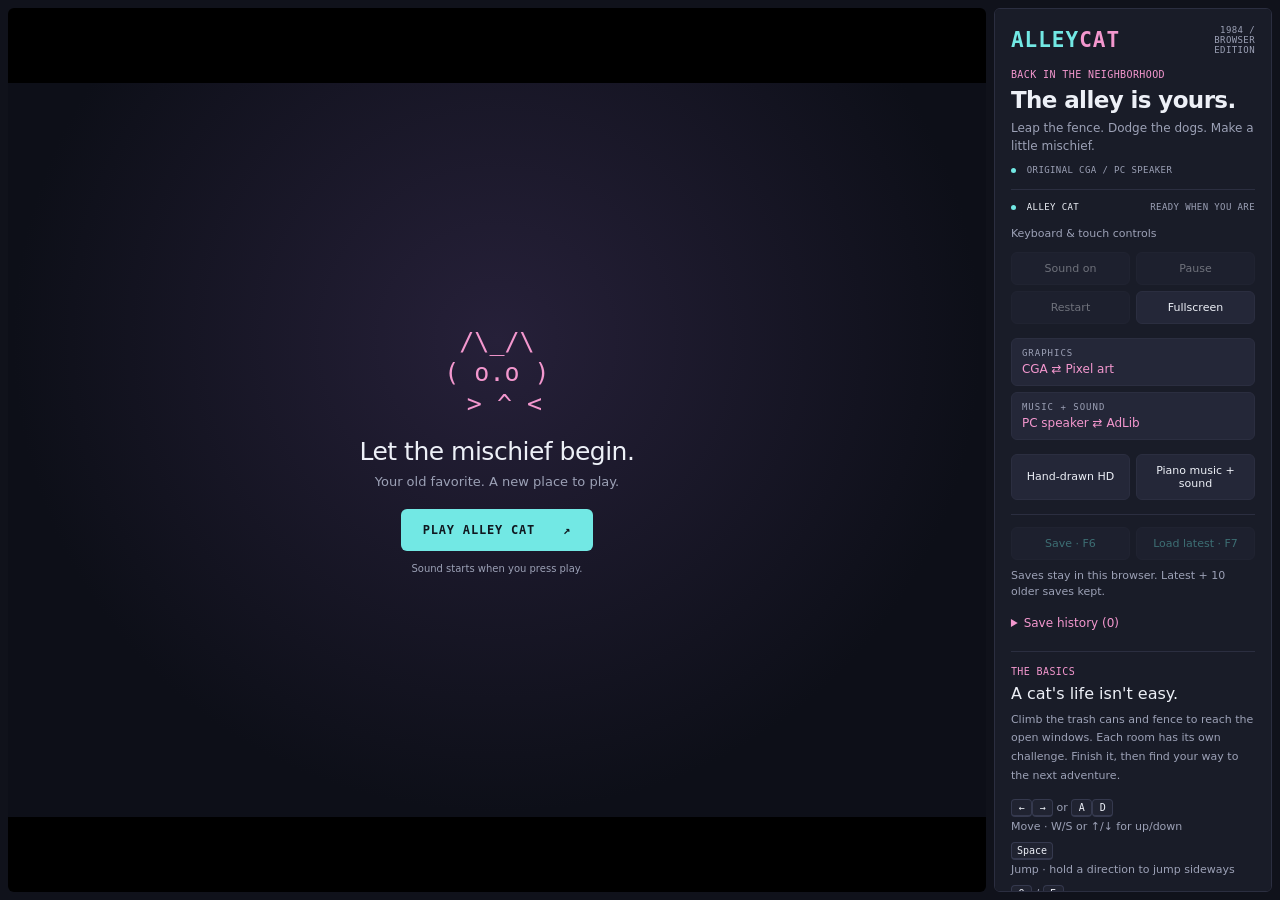
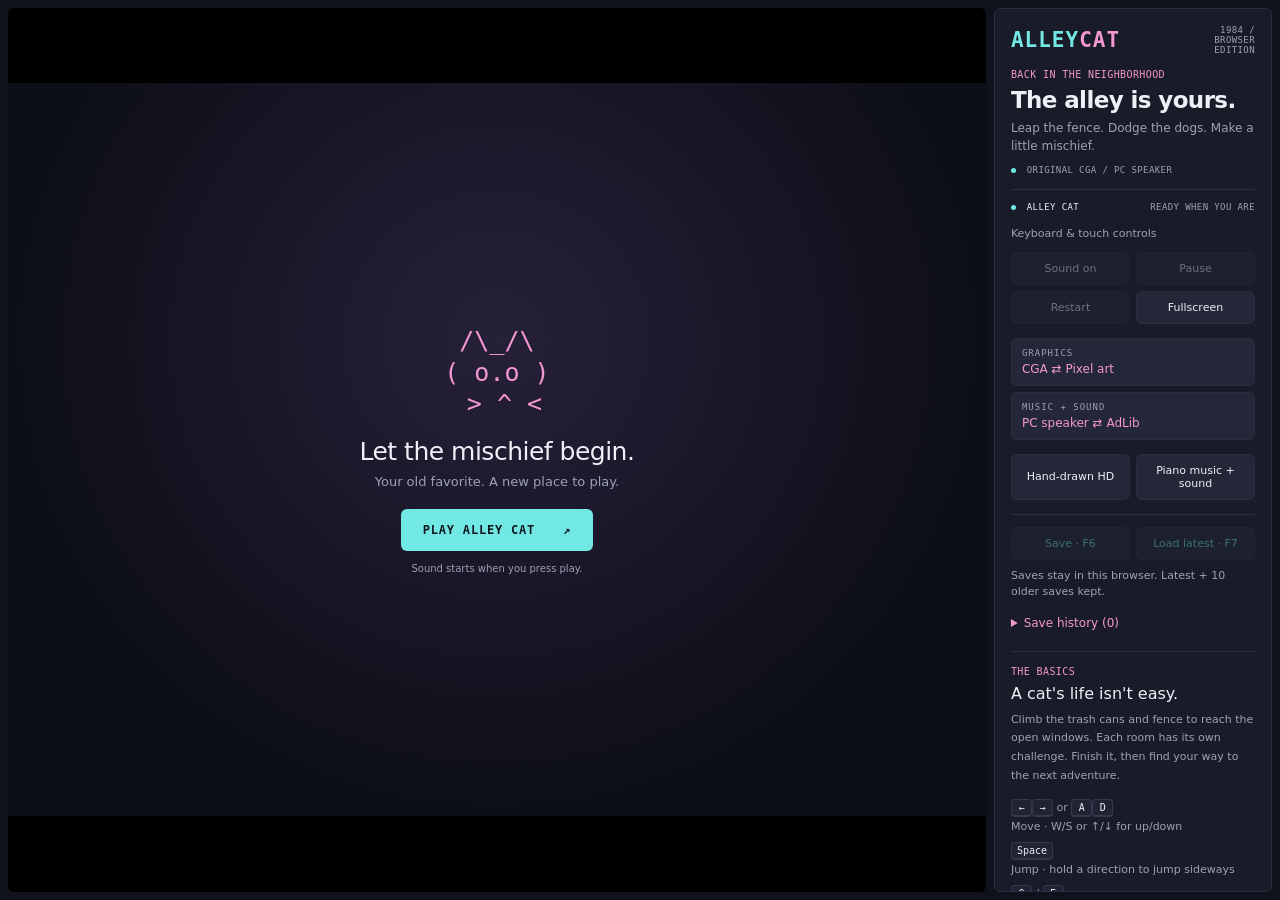
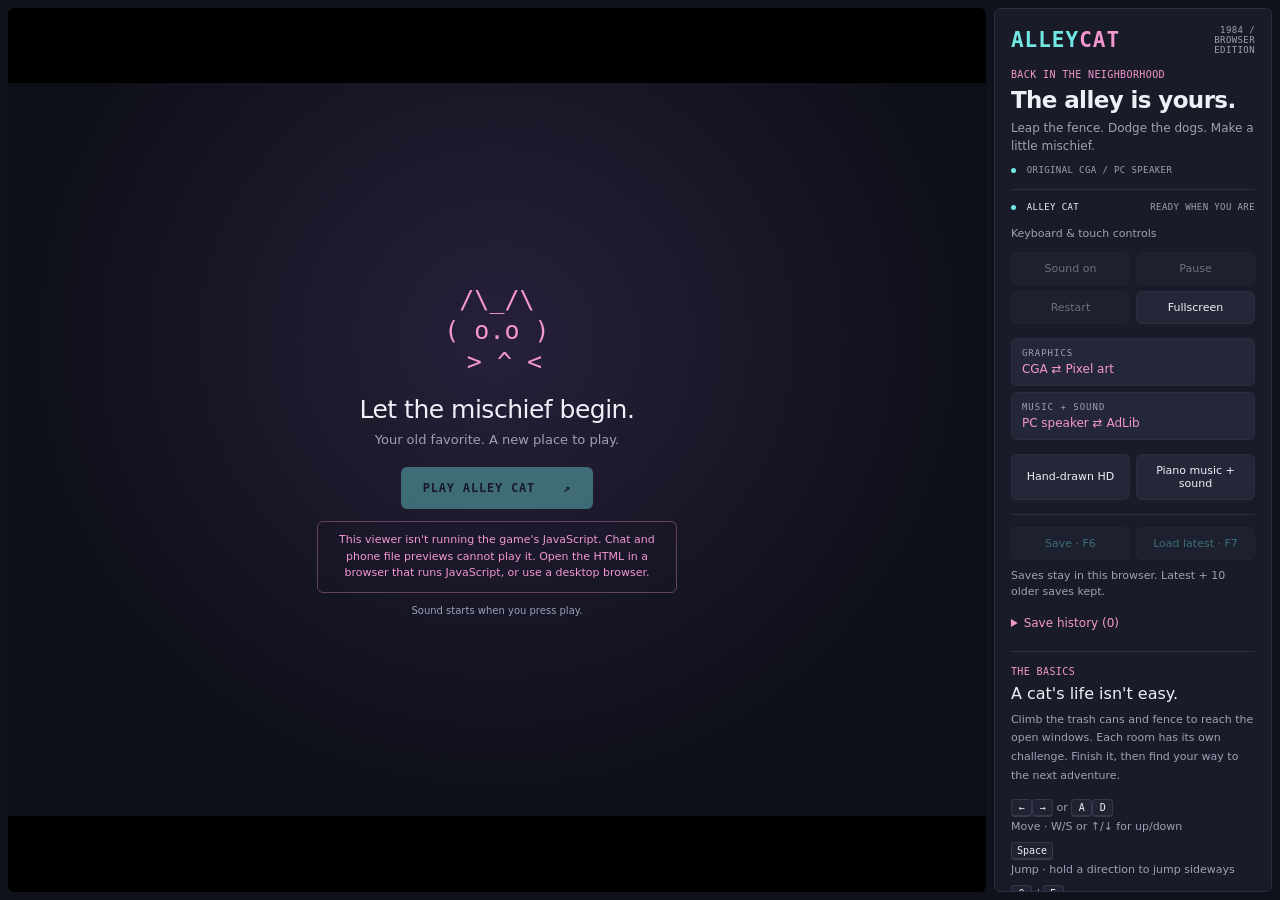
